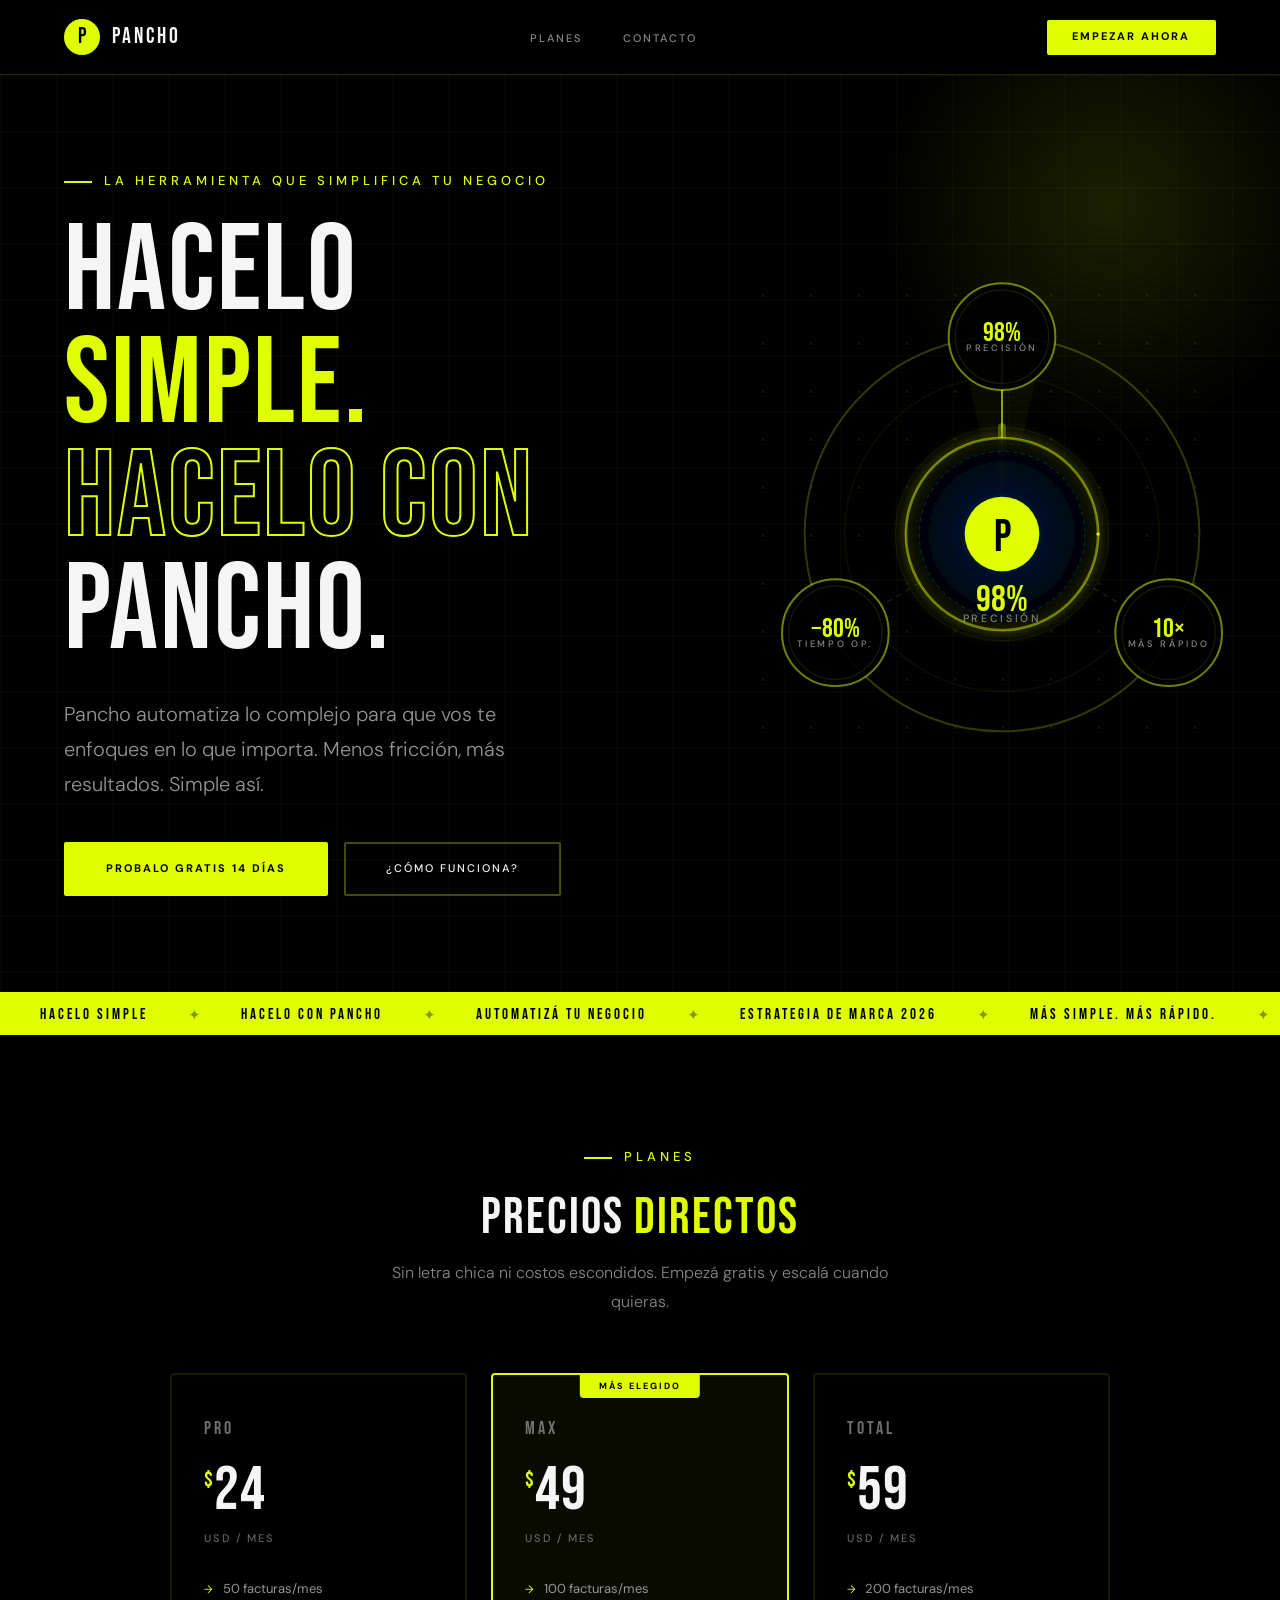
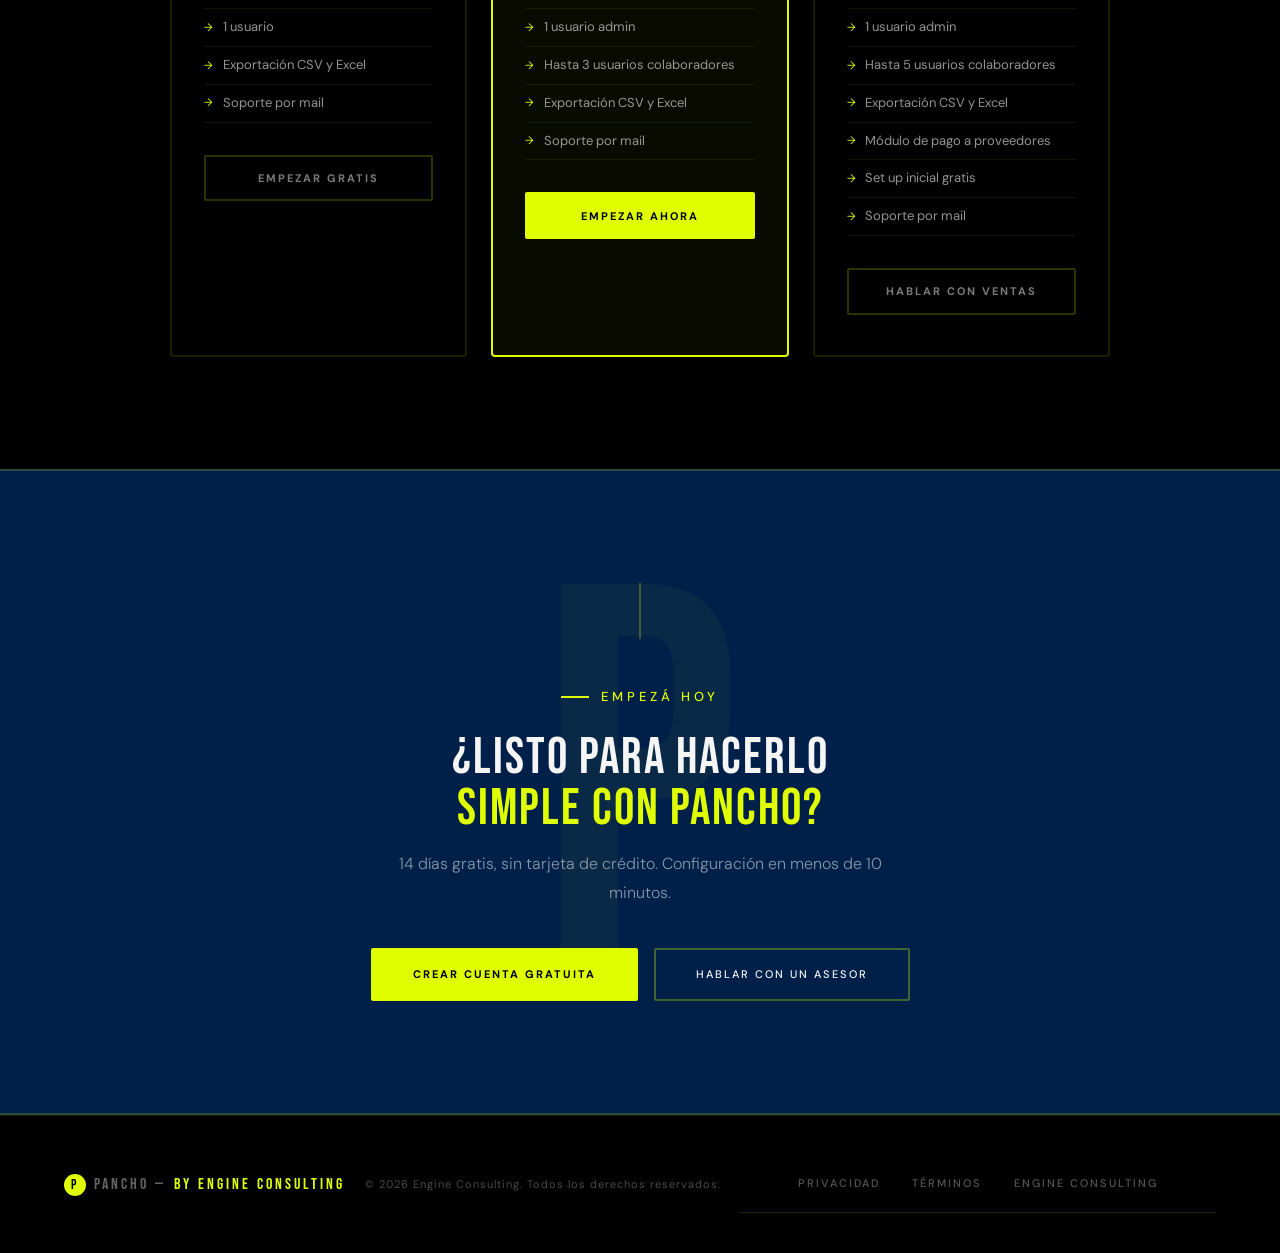
==== index.html @ f31e4069 "Create index.html" ====
<!DOCTYPE html>
<html lang="es">
<head>
  <meta charset="UTF-8">
  <meta name="viewport" content="width=device-width, initial-scale=1.0">
  <meta name="description" content="Pancho — La plataforma que simplifica tu negocio. Hacelo simple. Hacelo con Pancho.">
  <title>Pancho — Hacelo Simple.</title>
  <link rel="preconnect" href="https://fonts.googleapis.com">
  <link rel="preconnect" href="https://fonts.gstatic.com" crossorigin>
  <link href="https://fonts.googleapis.com/css2?family=Bebas+Neue&family=DM+Sans:wght@300;400;500;700&display=swap" rel="stylesheet">
  <style>
    *, *::before, *::after { margin: 0; padding: 0; box-sizing: border-box; }

    :root {
      --lima:   #DFFF00;
      --negro:  #000000;
      --azul:   #00204A;
      --papel:  #F5F5F5;
      --lima-dim: rgba(223,255,0,0.18);
      --lima-border: rgba(223,255,0,0.35);
      --lima-border-hover: rgba(223,255,0,0.7);
    }

    html { scroll-behavior: smooth; }

    body {
      background: var(--negro);
      color: var(--papel);
      font-family: 'DM Sans', sans-serif;
      font-weight: 300;
      line-height: 1.6;
      overflow-x: hidden;
    }

    /* ── NAV ── */
    nav {
      padding: 1.2rem 5%;
      display: flex;
      justify-content: space-between;
      align-items: center;
      border-bottom: 1px solid rgba(223,255,0,0.15);
      background: rgba(0,0,0,0.96);
      position: sticky;
      top: 0;
      z-index: 100;
      backdrop-filter: blur(10px);
    }

    .nav-logo { display: flex; align-items: center; gap: 12px; text-decoration: none; }

    /* Logo: círculo lima con P */
    .logo-mark {
      width: 36px; height: 36px;
      background: var(--lima);
      border-radius: 50%;
      display: flex; align-items: center; justify-content: center;
      flex-shrink: 0;
      transition: transform .3s;
    }
    .logo-mark:hover { transform: scale(1.1); }
    .logo-mark span {
      font-family: 'Bebas Neue', sans-serif;
      font-size: 22px;
      color: var(--negro);
      line-height: 1;
      user-select: none;
    }

    .logo-text {
      font-family: 'Bebas Neue', sans-serif;
      font-size: 22px;
      letter-spacing: 3px;
      color: var(--papel);
      line-height: 1;
    }
    .logo-text small { display: none; }

    nav ul { list-style: none; display: flex; gap: 2.5rem; }
    nav ul a {
      color: rgba(245,245,245,0.55);
      text-decoration: none;
      font-size: 11px;
      letter-spacing: 2px;
      text-transform: uppercase;
      font-weight: 500;
      transition: color .25s;
    }
    nav ul a:hover { color: var(--lima); }

    .btn-nav {
      background: var(--lima);
      border: none;
      color: var(--negro);
      padding: .55rem 1.6rem;
      font-family: 'DM Sans', sans-serif;
      font-size: 11px;
      font-weight: 700;
      letter-spacing: 2px;
      text-transform: uppercase;
      cursor: pointer;
      border-radius: 2px;
      transition: all .25s;
      text-decoration: none;
      display: inline-block;
    }
    .btn-nav:hover { background: #fff; transform: translateY(-1px); }

    .nav-toggle { display: none; flex-direction: column; gap: 5px; background: none; border: none; cursor: pointer; padding: 4px; }
    .nav-toggle span { display: block; width: 24px; height: 2px; background: var(--lima); transition: all .3s; }

    /* ── HERO ── */
    .hero {
      min-height: 90vh;
      display: flex;
      align-items: center;
      padding: 6rem 5%;
      position: relative;
      overflow: hidden;
    }

    /* Scanlines sutiles sobre fondo negro */
    .hero::before {
      content: '';
      position: absolute;
      inset: 0;
      background: repeating-linear-gradient(
        0deg,
        transparent,
        transparent 3px,
        rgba(223,255,0,0.013) 3px,
        rgba(223,255,0,0.013) 4px
      );
      pointer-events: none;
      z-index: 0;
    }

    .hero-grid {
      position: absolute;
      inset: 0;
      background-image:
        linear-gradient(rgba(223,255,0,0.05) 1px, transparent 1px),
        linear-gradient(90deg, rgba(223,255,0,0.05) 1px, transparent 1px);
      background-size: 56px 56px;
      opacity: 0.6;
    }

    /* Glow lima en esquina superior derecha */
    .hero-glow {
      position: absolute;
      top: -120px;
      right: -80px;
      width: 500px;
      height: 500px;
      background: radial-gradient(circle, rgba(223,255,0,0.12) 0%, transparent 65%);
      pointer-events: none;
    }

    .hero-content { position: relative; max-width: 680px; z-index: 1; }

    .tag {
      font-size: 13px;
      letter-spacing: 4px;
      text-transform: uppercase;
      color: var(--lima);
      margin-bottom: 1.5rem;
      display: flex;
      align-items: center;
      gap: 12px;
      font-weight: 500;
    }
    .tag::before {
      content: '';
      display: block;
      width: 28px;
      height: 2px;
      background: var(--lima);
      flex-shrink: 0;
    }

    h1 {
      font-family: 'Bebas Neue', sans-serif;
      font-size: clamp(72px, 9.5vw, 136px);
      font-weight: 400;
      line-height: 0.93;
      color: var(--papel);
      margin-bottom: 1.8rem;
      letter-spacing: 2px;
    }
    h1 .accent {
      color: var(--lima);
      display: block;
      -webkit-text-stroke: 0px;
    }
    h1 .outline {
      -webkit-text-stroke: 2px var(--lima);
      color: transparent;
      display: block;
    }

    .hero-sub {
      font-size: 20px;
      color: rgba(245,245,245,0.6);
      max-width: 520px;
      margin-bottom: 2.5rem;
      line-height: 1.75;
      font-weight: 300;
    }

    .btn-group { display: flex; gap: 1rem; flex-wrap: wrap; align-items: center; }

    .btn-primary {
      background: var(--lima);
      color: var(--negro);
      padding: 1rem 2.5rem;
      font-family: 'DM Sans', sans-serif;
      font-size: 11px;
      letter-spacing: 2px;
      text-transform: uppercase;
      font-weight: 700;
      cursor: pointer;
      border: 2px solid var(--lima);
      border-radius: 2px;
      transition: all .25s;
      text-decoration: none;
      display: inline-block;
      position: relative;
      overflow: hidden;
    }
    .btn-primary::after {
      content: '';
      position: absolute;
      inset: 0;
      background: rgba(0,0,0,0.12);
      transform: scaleX(0);
      transform-origin: left;
      transition: transform .25s;
    }
    .btn-primary:hover::after { transform: scaleX(1); }
    .btn-primary:hover { transform: translateY(-2px); box-shadow: 0 8px 24px rgba(223,255,0,0.3); }

    .btn-ghost {
      background: transparent;
      border: 2px solid rgba(223,255,0,0.3);
      color: var(--papel);
      padding: 1rem 2.5rem;
      font-family: 'DM Sans', sans-serif;
      font-size: 11px;
      letter-spacing: 2px;
      text-transform: uppercase;
      font-weight: 500;
      cursor: pointer;
      border-radius: 2px;
      transition: all .25s;
      text-decoration: none;
      display: inline-block;
    }
    .btn-ghost:hover { border-color: var(--lima); color: var(--lima); transform: translateY(-2px); }

    /* ── KPI ORBITAL — reemplazado por aro de métricas lima ── */
    .kpi-orbital {
      position: absolute;
      right: 3%;
      top: 50%;
      transform: translateY(-50%);
      width: 480px;
      height: 480px;
      z-index: 1;
    }
    .kpi-orbital svg { width: 100%; height: 100%; overflow: visible; }

    /* Anillo exterior pulsa */
    @keyframes pulse-ring {
      0%, 100% { opacity: 0.4; r: 148; }
      50%       { opacity: 0.9; r: 152; }
    }
    .pulse-ring { animation: pulse-ring 3s ease-in-out infinite; }

    /* Burbujas orbitan en sentido horario */
    @keyframes orbit-cw {
      from { transform: rotate(0deg); }
      to   { transform: rotate(360deg); }
    }
    @keyframes orbit-ccw {
      from { transform: rotate(0deg); }
      to   { transform: rotate(-360deg); }
    }
    .bubble-group { animation: orbit-cw 14s linear infinite; transform-origin: 180px 180px; }
    .bubble-inner { animation: orbit-ccw 14s linear infinite; }

    /* Arco avanza 1/3 de vuelta por cada KPI */
    @keyframes arc-fill {
      0%   { stroke-dasharray: 0 452;   stroke-dashoffset: -113; }
      33%  { stroke-dasharray: 150 452; stroke-dashoffset: -113; }
      34%  { stroke-dasharray: 0 452;   stroke-dashoffset: -113; }
      66%  { stroke-dasharray: 150 452; stroke-dashoffset: -113; }
      67%  { stroke-dasharray: 0 452;   stroke-dashoffset: -113; }
      100% { stroke-dasharray: 150 452; stroke-dashoffset: -113; }
    }
    #kpi-arc {
      animation: arc-fill 9s ease-in-out infinite;
      transform: rotate(-90deg);
      transform-origin: 180px 180px;
    }
      0%   { opacity: 0; transform: scale(.8); }
      60%  { transform: scale(1.04); }
      100% { opacity: 1; transform: scale(1); }
    }
    .kpi-pop { animation: kpi-pop .4s ease forwards; }

    /* Línea de rastreo gira lento */
    @keyframes radar-sweep {
      from { transform: rotate(0deg); }
      to   { transform: rotate(360deg); }
    }
    .radar-sweep {
      transform-origin: 180px 180px;
      animation: radar-sweep 4s linear infinite;
    }

    /* ── SECCIONES ── */
    section { padding: 7rem 5%; }

    h2 {
      font-family: 'Bebas Neue', sans-serif;
      font-size: clamp(36px, 4vw, 58px);
      font-weight: 400;
      color: var(--papel);
      line-height: 1;
      letter-spacing: 2px;
      margin-bottom: 1rem;
    }
    h2 em { font-style: normal; color: var(--lima); }

    .section-lead {
      font-size: 16px;
      color: rgba(245,245,245,0.55);
      max-width: 520px;
      margin-bottom: 3.5rem;
      line-height: 1.8;
      font-weight: 300;
    }

    /* ── PRICING ── */
    .pricing { text-align: center; }
    .pricing .tag { justify-content: center; }
    .pricing .section-lead { margin-left: auto; margin-right: auto; }

    .pricing-grid {
      display: grid;
      grid-template-columns: repeat(3, 1fr);
      gap: 1.5rem;
      margin-top: 3.5rem;
      max-width: 940px;
      margin-left: auto;
      margin-right: auto;
    }

    .plan {
      border: 2px solid rgba(223,255,0,0.12);
      padding: 2.5rem 2rem;
      position: relative;
      transition: border-color .3s, transform .3s;
      text-align: left;
      border-radius: 4px;
    }
    .plan:hover { border-color: rgba(223,255,0,0.5); transform: translateY(-4px); }
    .plan.featured { border-color: var(--lima); background: rgba(223,255,0,0.04); }

    .plan-badge {
      position: absolute;
      top: -1px;
      left: 50%;
      transform: translateX(-50%);
      background: var(--lima);
      color: var(--negro);
      font-size: 9px;
      letter-spacing: 2px;
      text-transform: uppercase;
      font-weight: 700;
      padding: .3rem 1.2rem;
      white-space: nowrap;
      border-radius: 0 0 4px 4px;
      font-family: 'DM Sans', sans-serif;
    }

    .plan-name {
      font-family: 'Bebas Neue', sans-serif;
      font-size: 18px;
      letter-spacing: 3px;
      color: rgba(245,245,245,0.45);
      margin-bottom: 1rem;
    }

    .plan-price {
      font-family: 'Bebas Neue', sans-serif;
      font-size: 62px;
      font-weight: 400;
      color: var(--papel);
      line-height: 1;
      letter-spacing: 1px;
    }
    .plan-price sup {
      font-size: 22px;
      color: var(--lima);
      vertical-align: top;
      margin-top: 10px;
      display: inline-block;
    }

    .plan-period {
      font-size: 11px;
      color: rgba(245,245,245,0.4);
      letter-spacing: 2px;
      text-transform: uppercase;
      margin: .5rem 0 1.5rem;
      font-weight: 500;
    }

    .plan-features { list-style: none; margin-bottom: 2rem; }
    .plan-features li {
      font-size: 13px;
      color: rgba(245,245,245,0.6);
      padding: .5rem 0;
      border-bottom: 1px solid rgba(223,255,0,0.08);
      display: flex;
      align-items: center;
      gap: .6rem;
      font-weight: 400;
    }
    .plan-features li::before { content: '→'; color: var(--lima); font-size: 11px; flex-shrink: 0; }

    .btn-plan {
      width: 100%;
      padding: .9rem;
      font-family: 'DM Sans', sans-serif;
      font-size: 11px;
      letter-spacing: 2px;
      text-transform: uppercase;
      cursor: pointer;
      transition: all .25s;
      font-weight: 700;
      border-radius: 2px;
    }
    .btn-plan-outline {
      background: transparent;
      border: 2px solid rgba(223,255,0,0.2);
      color: rgba(245,245,245,0.5);
    }
    .btn-plan-outline:hover { border-color: var(--lima); color: var(--lima); }
    .btn-plan-lima {
      background: var(--lima);
      border: 2px solid var(--lima);
      color: var(--negro);
    }
    .btn-plan-lima:hover { background: #fff; border-color: #fff; transform: translateY(-1px); }

    /* ── CTA ── */
    .cta-section {
      background: var(--azul);
      border-top: 2px solid rgba(223,255,0,0.2);
      border-bottom: 2px solid rgba(223,255,0,0.2);
      padding: 7rem 5%;
      text-align: center;
      position: relative;
      overflow: hidden;
    }
    .cta-section::before {
      content: 'P';
      position: absolute;
      font-family: 'Bebas Neue', sans-serif;
      font-size: 520px;
      color: rgba(223,255,0,0.04);
      left: 50%;
      top: 50%;
      transform: translate(-50%, -50%);
      line-height: 1;
      pointer-events: none;
      user-select: none;
    }
    .cta-section .tag { justify-content: center; position: relative; z-index: 1; }
    .cta-section h2 { position: relative; z-index: 1; }
    .cta-section .section-lead { margin: 1rem auto 2.5rem; position: relative; z-index: 1; }
    .cta-section .btn-group { justify-content: center; position: relative; z-index: 1; }
    .divider { width: 2px; height: 56px; background: rgba(223,255,0,0.25); margin: 0 auto 3rem; }

    /* ── FOOTER ── */
    footer {
      padding: 2.5rem 5%;
      background: var(--negro);
      border-top: 1px solid rgba(223,255,0,0.12);
      display: flex;
      justify-content: space-between;
      align-items: center;
      flex-wrap: wrap;
      gap: 1rem;
    }

    .footer-brand {
      font-family: 'Bebas Neue', sans-serif;
      font-size: 16px;
      letter-spacing: 3px;
      color: rgba(245,245,245,0.4);
      text-decoration: none;
      display: flex;
      align-items: center;
      gap: 8px;
    }
    .footer-brand .logo-mark-sm {
      width: 22px; height: 22px;
      background: var(--lima);
      border-radius: 50%;
      display: flex; align-items: center; justify-content: center;
    }
    .footer-brand .logo-mark-sm span {
      font-family: 'Bebas Neue', sans-serif;
      font-size: 14px;
      color: var(--negro);
      line-height: 1;
    }
    .footer-brand em { color: var(--lima); font-style: normal; }

    .footer-copy {
      font-size: 11px;
      color: rgba(245,245,245,0.3);
      letter-spacing: 1px;
      font-weight: 400;
    }

    .footer-links { display: flex; gap: 2rem; }
    .footer-links a {
      color: rgba(245,245,245,0.35);
      text-decoration: none;
      font-size: 11px;
      letter-spacing: 2px;
      text-transform: uppercase;
      font-weight: 500;
      transition: color .25s;
    }
    .footer-links a:hover { color: var(--lima); }

    /* ── RESPONSIVE ── */
    @media (max-width: 900px) {
      nav ul { display: none; }
      nav ul.open {
        display: flex;
        flex-direction: column;
        position: absolute;
        top: 100%;
        left: 0;
        right: 0;
        background: rgba(0,0,0,0.98);
        padding: 1.5rem 5%;
        border-bottom: 1px solid rgba(223,255,0,0.15);
        gap: 1.5rem;
      }
      .nav-toggle { display: flex; }
      .btn-nav { display: none; }
      .pricing-grid { grid-template-columns: 1fr; max-width: 420px; }
      .kpi-orbital { display: none; }
      footer { flex-direction: column; text-align: center; }
      .footer-links { justify-content: center; }
    }

    /* ── ENTRADA CON FADE ── */
    .fade-up {
      opacity: 0;
      transform: translateY(28px);
      transition: opacity .6s ease, transform .6s ease;
    }
    .fade-up.visible {
      opacity: 1;
      transform: translateY(0);
    }

    /* ── TICKER STRIP ── */
    .ticker {
      background: var(--lima);
      color: var(--negro);
      padding: .55rem 0;
      overflow: hidden;
      white-space: nowrap;
    }
    .ticker-track {
      display: inline-flex;
      gap: 0;
      animation: ticker-scroll 22s linear infinite;
    }
    .ticker-item {
      font-family: 'Bebas Neue', sans-serif;
      font-size: 15px;
      letter-spacing: 3px;
      padding: 0 2.5rem;
    }
    .ticker-sep {
      font-size: 15px;
      opacity: 0.4;
    }
    @keyframes ticker-scroll {
      from { transform: translateX(0); }
      to   { transform: translateX(-50%); }
    }
  </style>
</head>
<body>

  <!-- NAV -->
  <nav>
    <a href="#" class="nav-logo">
      <div class="logo-mark"><span>P</span></div>
      <div class="logo-text">PANCHO <small>Estrategia de Marca 2026</small></div>
    </a>
    <ul id="nav-menu">
      <li><a href="#planes">Planes</a></li>
      <li><a href="#contacto">Contacto</a></li>
    </ul>
    <button class="nav-toggle" id="nav-toggle" aria-label="Abrir menú">
      <span></span><span></span><span></span>
    </button>
    <a href="#planes" class="btn-nav">Empezar ahora</a>
  </nav>

  <!-- HERO -->
  <section class="hero">
    <div class="hero-grid"></div>
    <div class="hero-glow"></div>
    <div class="hero-content">
      <div class="tag">La herramienta que simplifica tu negocio</div>
      <h1>
        HACELO
        <span class="accent">SIMPLE.</span>
        <span class="outline">HACELO CON</span>
        PANCHO.
      </h1>
      <p class="hero-sub">
        Pancho automatiza lo complejo para que vos te enfoques en lo que importa. Menos fricción, más resultados. Simple así.
      </p>
      <div class="btn-group">
        <a href="#planes" class="btn-primary">Probalo gratis 14 días</a>
        <a href="#contacto" class="btn-ghost">¿Cómo funciona?</a>
      </div>
    </div>

    <!-- KPI ORBITAL — radar lima -->
    <div class="kpi-orbital" aria-label="Métricas clave">
      <svg viewBox="0 0 360 360" fill="none" xmlns="http://www.w3.org/2000/svg" id="kpi-svg">
        <defs>
          <pattern id="dot-grid" width="36" height="36" patternUnits="userSpaceOnUse">
            <circle cx="1" cy="1" r="1" fill="rgba(223,255,0,0.1)"/>
          </pattern>
          <radialGradient id="center-grad" cx="50%" cy="50%" r="50%">
            <stop offset="0%" stop-color="#00204A" stop-opacity="0.95"/>
            <stop offset="100%" stop-color="#000" stop-opacity="0.8"/>
          </radialGradient>
          <filter id="lima-glow">
            <feGaussianBlur stdDeviation="5" result="blur"/>
            <feMerge><feMergeNode in="blur"/><feMergeNode in="SourceGraphic"/></feMerge>
          </filter>
        </defs>

        <!-- Fondo de puntos -->
        <rect width="360" height="360" fill="url(#dot-grid)"/>

        <!-- Anillos concéntricos estáticos -->
        <circle cx="180" cy="180" r="80"  stroke="rgba(223,255,0,0.06)" stroke-width="1" fill="none"/>
        <circle cx="180" cy="180" r="118" stroke="rgba(223,255,0,0.06)" stroke-width="1" fill="none"/>

        <!-- Anillo exterior pulsante -->
        <circle class="pulse-ring" cx="180" cy="180" r="148"
          stroke="rgba(223,255,0,0.22)" stroke-width="1.5" fill="none"/>

        <!-- Línea de barrido tipo radar -->
        <g class="radar-sweep">
          <line x1="180" y1="180" x2="180" y2="32"
            stroke="rgba(223,255,0,0.6)" stroke-width="1.5" stroke-linecap="round"/>
          <line x1="180" y1="180" x2="180" y2="100"
            stroke="rgba(223,255,0,0.3)" stroke-width="6" stroke-linecap="round"/>
          <!-- Cono de barrido -->
          <path d="M 180 180 L 150 42 A 148 148 0 0 1 210 42 Z"
            fill="rgba(223,255,0,0.04)"/>
        </g>

        <!-- Líneas hacia burbujas (estáticas, decorativas) -->
        <g opacity="0.35">
          <line x1="180" y1="180" x2="180" y2="32" stroke="rgba(223,255,0,0.4)" stroke-width="1" stroke-dasharray="4 4"/>
          <line x1="180" y1="180" x2="305" y2="254" stroke="rgba(223,255,0,0.4)" stroke-width="1" stroke-dasharray="4 4"/>
          <line x1="180" y1="180" x2="55" y2="254" stroke="rgba(223,255,0,0.4)" stroke-width="1" stroke-dasharray="4 4"/>
        </g>

        <!-- Burbujas orbitando -->
        <!-- Burbuja 1: arriba -->
        <g class="bubble-group" style="transform-origin:180px 180px">
          <g class="bubble-inner" style="transform-origin:180px 32px">
            <circle cx="180" cy="32" r="40"
              fill="rgba(0,0,0,0.9)" stroke="rgba(223,255,0,0.5)" stroke-width="1.5"/>
            <circle cx="180" cy="32" r="35"
              fill="none" stroke="rgba(223,255,0,0.1)" stroke-width="1"/>
            <text x="180" y="28" font-family="Bebas Neue, sans-serif" font-size="20" font-weight="400"
              fill="#DFFF00" text-anchor="middle" dominant-baseline="middle">98%</text>
            <text x="180" y="43" font-family="DM Sans, sans-serif" font-size="7" font-weight="500"
              fill="rgba(245,245,245,0.55)" text-anchor="middle" letter-spacing="2">PRECISIÓN</text>
          </g>
        </g>

        <!-- Burbuja 2: abajo-derecha -->
        <g class="bubble-group" style="transform-origin:180px 180px">
          <g class="bubble-inner" style="transform-origin:305px 254px">
            <circle cx="305" cy="254" r="40"
              fill="rgba(0,0,0,0.9)" stroke="rgba(223,255,0,0.5)" stroke-width="1.5"/>
            <circle cx="305" cy="254" r="35"
              fill="none" stroke="rgba(223,255,0,0.1)" stroke-width="1"/>
            <text x="305" y="250" font-family="Bebas Neue, sans-serif" font-size="20" font-weight="400"
              fill="#DFFF00" text-anchor="middle" dominant-baseline="middle">10×</text>
            <text x="305" y="265" font-family="DM Sans, sans-serif" font-size="7" font-weight="500"
              fill="rgba(245,245,245,0.55)" text-anchor="middle" letter-spacing="2">MÁS RÁPIDO</text>
          </g>
        </g>

        <!-- Burbuja 3: abajo-izquierda -->
        <g class="bubble-group" style="transform-origin:180px 180px">
          <g class="bubble-inner" style="transform-origin:55px 254px">
            <circle cx="55" cy="254" r="40"
              fill="rgba(0,0,0,0.9)" stroke="rgba(223,255,0,0.5)" stroke-width="1.5"/>
            <circle cx="55" cy="254" r="35"
              fill="none" stroke="rgba(223,255,0,0.1)" stroke-width="1"/>
            <text x="55" y="250" font-family="Bebas Neue, sans-serif" font-size="20" font-weight="400"
              fill="#DFFF00" text-anchor="middle" dominant-baseline="middle">−80%</text>
            <text x="55" y="265" font-family="DM Sans, sans-serif" font-size="7" font-weight="500"
              fill="rgba(245,245,245,0.55)" text-anchor="middle" letter-spacing="2">TIEMPO OP.</text>
          </g>
        </g>

        <!-- Centro -->
        <circle cx="180" cy="180" r="72" fill="url(#center-grad)"
          stroke="rgba(223,255,0,0.45)" stroke-width="2" filter="url(#lima-glow)"/>
        <circle cx="180" cy="180" r="62" fill="none"
          stroke="rgba(223,255,0,0.1)" stroke-width="1" stroke-dasharray="3 3"/>

        <!-- Logo P en el centro -->
        <circle cx="180" cy="180" r="28" fill="#DFFF00"/>
        <text x="180" y="181" font-family="Bebas Neue, sans-serif" font-size="34"
          fill="#000000" text-anchor="middle" dominant-baseline="middle">P</text>

        <!-- KPI rotante debajo del logo -->
        <g id="kpi-center">
          <text id="kpi-num" x="180" y="228" font-family="Bebas Neue, sans-serif" font-size="28"
            fill="#DFFF00" text-anchor="middle" dominant-baseline="middle">98%</text>
          <text id="kpi-label" x="180" y="246" font-family="DM Sans, sans-serif" font-size="8" font-weight="500"
            fill="rgba(245,245,245,0.5)" text-anchor="middle" letter-spacing="2">PRECISIÓN</text>
        </g>

        <!-- Arco de progreso -->
        <circle id="kpi-arc" cx="180" cy="180" r="72"
          fill="none" stroke="#DFFF00" stroke-width="2.5" stroke-linecap="round"
          stroke-dasharray="0 452" stroke-dashoffset="-113"/>

      </svg>
    </div>
  </section>

  <!-- TICKER -->
  <div class="ticker" aria-hidden="true">
    <div class="ticker-track" id="ticker-track">
      <span class="ticker-item">HACELO SIMPLE</span><span class="ticker-sep">✦</span>
      <span class="ticker-item">HACELO CON PANCHO</span><span class="ticker-sep">✦</span>
      <span class="ticker-item">AUTOMATIZÁ TU NEGOCIO</span><span class="ticker-sep">✦</span>
      <span class="ticker-item">ESTRATEGIA DE MARCA 2026</span><span class="ticker-sep">✦</span>
      <span class="ticker-item">MÁS SIMPLE. MÁS RÁPIDO.</span><span class="ticker-sep">✦</span>
      <span class="ticker-item">HACELO SIMPLE</span><span class="ticker-sep">✦</span>
      <span class="ticker-item">HACELO CON PANCHO</span><span class="ticker-sep">✦</span>
      <span class="ticker-item">AUTOMATIZÁ TU NEGOCIO</span><span class="ticker-sep">✦</span>
      <span class="ticker-item">ESTRATEGIA DE MARCA 2026</span><span class="ticker-sep">✦</span>
      <span class="ticker-item">MÁS SIMPLE. MÁS RÁPIDO.</span><span class="ticker-sep">✦</span>
    </div>
  </div>

  <!-- PRICING -->
  <section id="planes" class="pricing">
    <div class="tag">Planes</div>
    <h2>Precios <em>directos</em></h2>
    <p class="section-lead">Sin letra chica ni costos escondidos. Empezá gratis y escalá cuando quieras.</p>
    <div class="pricing-grid">

      <div class="plan fade-up">
        <div class="plan-name">Pro</div>
        <div class="plan-price"><sup>$</sup>24</div>
        <div class="plan-period">USD / mes</div>
        <ul class="plan-features">
          <li>50 facturas/mes</li>
          <li>1 usuario</li>
          <li>Exportación CSV y Excel</li>
          <li>Soporte por mail</li>
        </ul>
        <button class="btn-plan btn-plan-outline">Empezar gratis</button>
      </div>

      <div class="plan featured fade-up" style="transition-delay:.12s">
        <div class="plan-badge">Más elegido</div>
        <div class="plan-name">Max</div>
        <div class="plan-price"><sup>$</sup>49</div>
        <div class="plan-period">USD / mes</div>
        <ul class="plan-features">
          <li>100 facturas/mes</li>
          <li>1 usuario admin</li>
          <li>Hasta 3 usuarios colaboradores</li>
          <li>Exportación CSV y Excel</li>
          <li>Soporte por mail</li>
        </ul>
        <button class="btn-plan btn-plan-lima">Empezar ahora</button>
      </div>

      <div class="plan fade-up" style="transition-delay:.24s">
        <div class="plan-name">Total</div>
        <div class="plan-price"><sup>$</sup>59</div>
        <div class="plan-period">USD / mes</div>
        <ul class="plan-features">
          <li>200 facturas/mes</li>
          <li>1 usuario admin</li>
          <li>Hasta 5 usuarios colaboradores</li>
          <li>Exportación CSV y Excel</li>
          <li>Módulo de pago a proveedores</li>
          <li>Set up inicial gratis</li>
          <li>Soporte por mail</li>
        </ul>
        <button class="btn-plan btn-plan-outline">Hablar con ventas</button>
      </div>

    </div>
  </section>

  <!-- CTA -->
  <section class="cta-section" id="contacto">
    <div class="divider"></div>
    <div class="tag">Empezá hoy</div>
    <h2>¿Listo para hacerlo<br><em>simple con Pancho?</em></h2>
    <p class="section-lead">14 días gratis, sin tarjeta de crédito. Configuración en menos de 10 minutos.</p>
    <div class="btn-group">
      <a href="#" class="btn-primary">Crear cuenta gratuita</a>
      <a href="https://wa.me/3364297328" class="btn-ghost">Hablar con un asesor</a>
    </div>
  </section>

  <!-- FOOTER -->
  <footer>
    <a href="#" class="footer-brand">
      <div class="logo-mark-sm"><span>P</span></div>
      PANCHO — <em>by Engine Consulting</em>
    </a>
    <p class="footer-copy">© 2026 Engine Consulting. Todos los derechos reservados.</p>
    <nav class="footer-links" aria-label="Footer">
      <a href="#">Privacidad</a>
      <a href="#">Términos</a>
      <a href="https://www.engineconsulting.com.ar">Engine Consulting</a>
    </nav>
  </footer>

  <script>
    // Nav mobile
    const toggle = document.getElementById('nav-toggle');
    const menu = document.getElementById('nav-menu');
    toggle.addEventListener('click', () => menu.classList.toggle('open'));
    menu.querySelectorAll('a').forEach(a => a.addEventListener('click', () => menu.classList.remove('open')));

    // Scroll fade-up
    const observer = new IntersectionObserver((entries) => {
      entries.forEach(e => {
        if (e.isIntersecting) e.target.classList.add('visible');
      });
    }, { threshold: 0.12 });
    document.querySelectorAll('.fade-up').forEach(el => observer.observe(el));

    // KPI orbital — ciclo de centro
    const kpis = [
      { num: '98%',   label: 'PRECISIÓN'  },
      { num: '10×',   label: 'MÁS RÁPIDO' },
      { num: '−80%',  label: 'TIEMPO OP.' },
    ];
    const circumference = 452;
    let current = 0;
    const numEl   = document.getElementById('kpi-num');
    const labelEl = document.getElementById('kpi-label');

    function updateKPI(idx) {
      const k = kpis[idx];
      numEl.style.opacity = labelEl.style.opacity = '0';
      numEl.style.transition = labelEl.style.transition = 'opacity .2s';

      setTimeout(() => {
        numEl.textContent   = k.num;
        labelEl.textContent = k.label;
        numEl.style.opacity = labelEl.style.opacity = '1';
        numEl.classList.remove('kpi-pop');
        void numEl.offsetWidth;
        numEl.classList.add('kpi-pop');
      }, 220);
    }

    setInterval(() => {
      current = (current + 1) % kpis.length;
      updateKPI(current);
    }, 3000);
  </script>
</body>
</html>
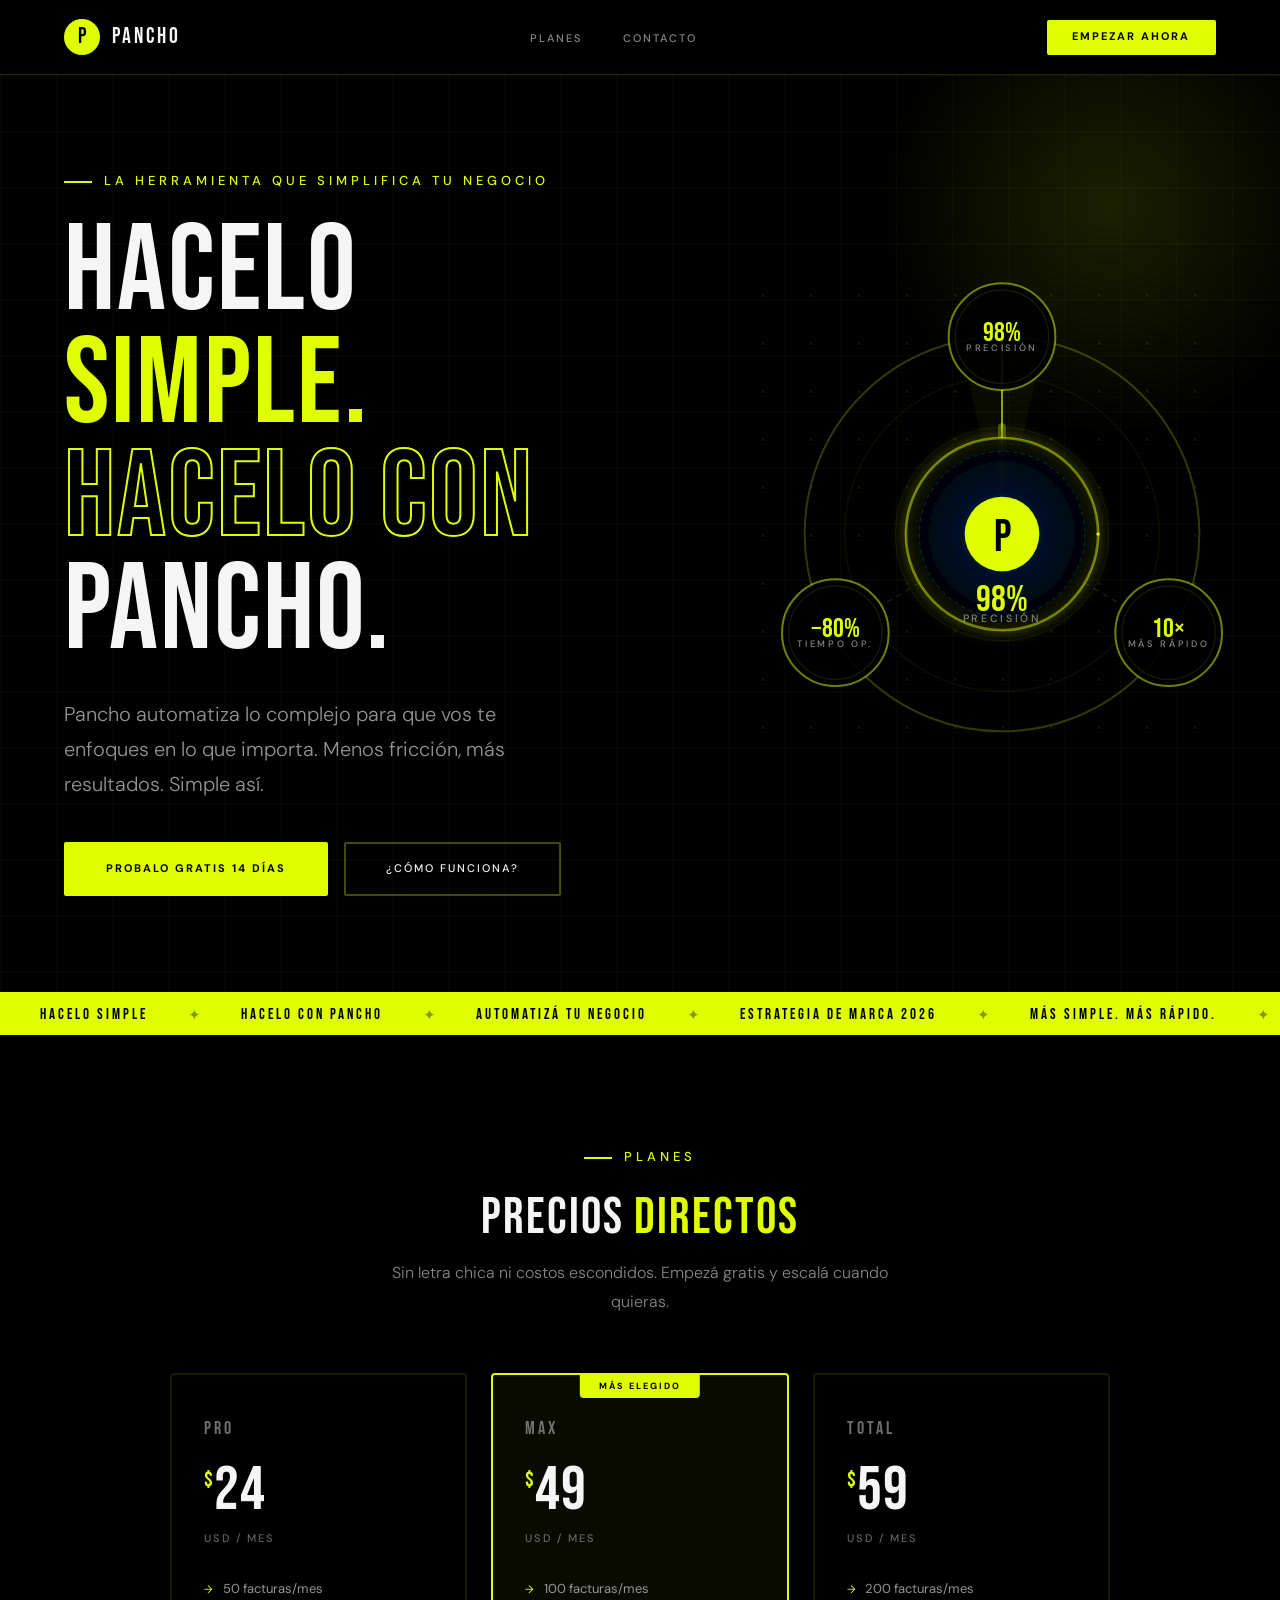
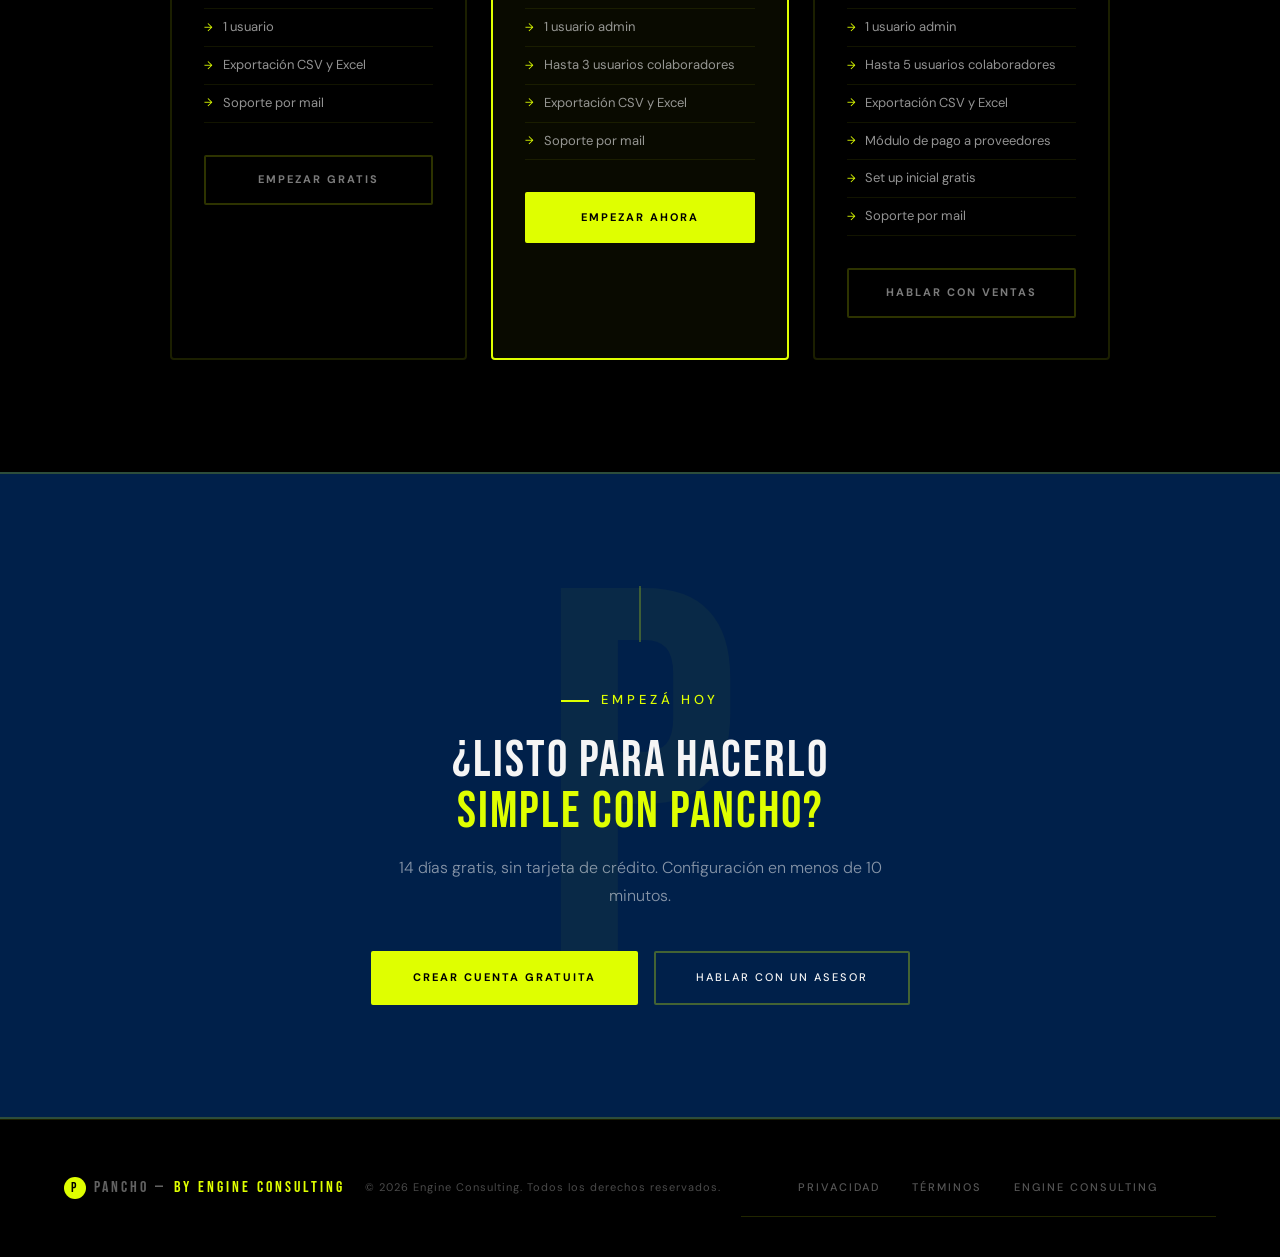
==== commit 4a296b04: "Update index.html" ====
--- a/index.html
+++ b/index.html
@@ -1,903 +1,933 @@
 <!DOCTYPE html>
 <html lang="es">
 <head>
-  <meta charset="UTF-8">
-  <meta name="viewport" content="width=device-width, initial-scale=1.0">
-  <meta name="description" content="Pancho — La plataforma que simplifica tu negocio. Hacelo simple. Hacelo con Pancho.">
-  <title>Pancho — Hacelo Simple.</title>
-  <link rel="preconnect" href="https://fonts.googleapis.com">
-  <link rel="preconnect" href="https://fonts.gstatic.com" crossorigin>
-  <link href="https://fonts.googleapis.com/css2?family=Bebas+Neue&family=DM+Sans:wght@300;400;500;700&display=swap" rel="stylesheet">
-  <style>
-    *, *::before, *::after { margin: 0; padding: 0; box-sizing: border-box; }
-
-    :root {
-      --lima:   #DFFF00;
-      --negro:  #000000;
-      --azul:   #00204A;
-      --papel:  #F5F5F5;
-      --lima-dim: rgba(223,255,0,0.18);
-      --lima-border: rgba(223,255,0,0.35);
-      --lima-border-hover: rgba(223,255,0,0.7);
-    }
-
-    html { scroll-behavior: smooth; }
-
-    body {
-      background: var(--negro);
-      color: var(--papel);
-      font-family: 'DM Sans', sans-serif;
-      font-weight: 300;
-      line-height: 1.6;
-      overflow-x: hidden;
-    }
-
-    /* ── NAV ── */
-    nav {
-      padding: 1.2rem 5%;
-      display: flex;
-      justify-content: space-between;
-      align-items: center;
-      border-bottom: 1px solid rgba(223,255,0,0.15);
-      background: rgba(0,0,0,0.96);
-      position: sticky;
-      top: 0;
-      z-index: 100;
-      backdrop-filter: blur(10px);
-    }
-
-    .nav-logo { display: flex; align-items: center; gap: 12px; text-decoration: none; }
-
-    /* Logo: círculo lima con P */
-    .logo-mark {
-      width: 36px; height: 36px;
-      background: var(--lima);
-      border-radius: 50%;
-      display: flex; align-items: center; justify-content: center;
-      flex-shrink: 0;
-      transition: transform .3s;
-    }
-    .logo-mark:hover { transform: scale(1.1); }
-    .logo-mark span {
-      font-family: 'Bebas Neue', sans-serif;
-      font-size: 22px;
-      color: var(--negro);
-      line-height: 1;
-      user-select: none;
-    }
-
-    .logo-text {
-      font-family: 'Bebas Neue', sans-serif;
-      font-size: 22px;
-      letter-spacing: 3px;
-      color: var(--papel);
-      line-height: 1;
-    }
-    .logo-text small { display: none; }
-
-    nav ul { list-style: none; display: flex; gap: 2.5rem; }
-    nav ul a {
-      color: rgba(245,245,245,0.55);
-      text-decoration: none;
-      font-size: 11px;
-      letter-spacing: 2px;
-      text-transform: uppercase;
-      font-weight: 500;
-      transition: color .25s;
-    }
-    nav ul a:hover { color: var(--lima); }
-
-    .btn-nav {
-      background: var(--lima);
-      border: none;
-      color: var(--negro);
-      padding: .55rem 1.6rem;
-      font-family: 'DM Sans', sans-serif;
-      font-size: 11px;
-      font-weight: 700;
-      letter-spacing: 2px;
-      text-transform: uppercase;
-      cursor: pointer;
-      border-radius: 2px;
-      transition: all .25s;
-      text-decoration: none;
-      display: inline-block;
-    }
-    .btn-nav:hover { background: #fff; transform: translateY(-1px); }
-
-    .nav-toggle { display: none; flex-direction: column; gap: 5px; background: none; border: none; cursor: pointer; padding: 4px; }
-    .nav-toggle span { display: block; width: 24px; height: 2px; background: var(--lima); transition: all .3s; }
-
-    /* ── HERO ── */
-    .hero {
-      min-height: 90vh;
-      display: flex;
-      align-items: center;
-      padding: 6rem 5%;
-      position: relative;
-      overflow: hidden;
-    }
-
-    /* Scanlines sutiles sobre fondo negro */
-    .hero::before {
-      content: '';
-      position: absolute;
-      inset: 0;
-      background: repeating-linear-gradient(
-        0deg,
-        transparent,
-        transparent 3px,
-        rgba(223,255,0,0.013) 3px,
-        rgba(223,255,0,0.013) 4px
-      );
-      pointer-events: none;
-      z-index: 0;
-    }
-
-    .hero-grid {
-      position: absolute;
-      inset: 0;
-      background-image:
-        linear-gradient(rgba(223,255,0,0.05) 1px, transparent 1px),
-        linear-gradient(90deg, rgba(223,255,0,0.05) 1px, transparent 1px);
-      background-size: 56px 56px;
-      opacity: 0.6;
-    }
-
-    /* Glow lima en esquina superior derecha */
-    .hero-glow {
-      position: absolute;
-      top: -120px;
-      right: -80px;
-      width: 500px;
-      height: 500px;
-      background: radial-gradient(circle, rgba(223,255,0,0.12) 0%, transparent 65%);
-      pointer-events: none;
-    }
-
-    .hero-content { position: relative; max-width: 680px; z-index: 1; }
-
-    .tag {
-      font-size: 13px;
-      letter-spacing: 4px;
-      text-transform: uppercase;
-      color: var(--lima);
-      margin-bottom: 1.5rem;
-      display: flex;
-      align-items: center;
-      gap: 12px;
-      font-weight: 500;
-    }
-    .tag::before {
-      content: '';
-      display: block;
-      width: 28px;
-      height: 2px;
-      background: var(--lima);
-      flex-shrink: 0;
-    }
-
-    h1 {
-      font-family: 'Bebas Neue', sans-serif;
-      font-size: clamp(72px, 9.5vw, 136px);
-      font-weight: 400;
-      line-height: 0.93;
-      color: var(--papel);
-      margin-bottom: 1.8rem;
-      letter-spacing: 2px;
-    }
-    h1 .accent {
-      color: var(--lima);
-      display: block;
-      -webkit-text-stroke: 0px;
-    }
-    h1 .outline {
-      -webkit-text-stroke: 2px var(--lima);
-      color: transparent;
-      display: block;
-    }
-
-    .hero-sub {
-      font-size: 20px;
-      color: rgba(245,245,245,0.6);
-      max-width: 520px;
-      margin-bottom: 2.5rem;
-      line-height: 1.75;
-      font-weight: 300;
-    }
-
-    .btn-group { display: flex; gap: 1rem; flex-wrap: wrap; align-items: center; }
-
-    .btn-primary {
-      background: var(--lima);
-      color: var(--negro);
-      padding: 1rem 2.5rem;
-      font-family: 'DM Sans', sans-serif;
-      font-size: 11px;
-      letter-spacing: 2px;
-      text-transform: uppercase;
-      font-weight: 700;
-      cursor: pointer;
-      border: 2px solid var(--lima);
-      border-radius: 2px;
-      transition: all .25s;
-      text-decoration: none;
-      display: inline-block;
-      position: relative;
-      overflow: hidden;
-    }
-    .btn-primary::after {
-      content: '';
-      position: absolute;
-      inset: 0;
-      background: rgba(0,0,0,0.12);
-      transform: scaleX(0);
-      transform-origin: left;
-      transition: transform .25s;
-    }
-    .btn-primary:hover::after { transform: scaleX(1); }
-    .btn-primary:hover { transform: translateY(-2px); box-shadow: 0 8px 24px rgba(223,255,0,0.3); }
-
-    .btn-ghost {
-      background: transparent;
-      border: 2px solid rgba(223,255,0,0.3);
-      color: var(--papel);
-      padding: 1rem 2.5rem;
-      font-family: 'DM Sans', sans-serif;
-      font-size: 11px;
-      letter-spacing: 2px;
-      text-transform: uppercase;
-      font-weight: 500;
-      cursor: pointer;
-      border-radius: 2px;
-      transition: all .25s;
-      text-decoration: none;
-      display: inline-block;
-    }
-    .btn-ghost:hover { border-color: var(--lima); color: var(--lima); transform: translateY(-2px); }
-
-    /* ── KPI ORBITAL — reemplazado por aro de métricas lima ── */
-    .kpi-orbital {
-      position: absolute;
-      right: 3%;
-      top: 50%;
-      transform: translateY(-50%);
-      width: 480px;
-      height: 480px;
-      z-index: 1;
-    }
-    .kpi-orbital svg { width: 100%; height: 100%; overflow: visible; }
-
-    /* Anillo exterior pulsa */
-    @keyframes pulse-ring {
-      0%, 100% { opacity: 0.4; r: 148; }
-      50%       { opacity: 0.9; r: 152; }
-    }
-    .pulse-ring { animation: pulse-ring 3s ease-in-out infinite; }
-
-    /* Burbujas orbitan en sentido horario */
-    @keyframes orbit-cw {
-      from { transform: rotate(0deg); }
-      to   { transform: rotate(360deg); }
-    }
-    @keyframes orbit-ccw {
-      from { transform: rotate(0deg); }
-      to   { transform: rotate(-360deg); }
-    }
-    .bubble-group { animation: orbit-cw 14s linear infinite; transform-origin: 180px 180px; }
-    .bubble-inner { animation: orbit-ccw 14s linear infinite; }
-
-    /* Arco avanza 1/3 de vuelta por cada KPI */
-    @keyframes arc-fill {
-      0%   { stroke-dasharray: 0 452;   stroke-dashoffset: -113; }
-      33%  { stroke-dasharray: 150 452; stroke-dashoffset: -113; }
-      34%  { stroke-dasharray: 0 452;   stroke-dashoffset: -113; }
-      66%  { stroke-dasharray: 150 452; stroke-dashoffset: -113; }
-      67%  { stroke-dasharray: 0 452;   stroke-dashoffset: -113; }
-      100% { stroke-dasharray: 150 452; stroke-dashoffset: -113; }
-    }
-    #kpi-arc {
-      animation: arc-fill 9s ease-in-out infinite;
-      transform: rotate(-90deg);
-      transform-origin: 180px 180px;
-    }
-      0%   { opacity: 0; transform: scale(.8); }
-      60%  { transform: scale(1.04); }
-      100% { opacity: 1; transform: scale(1); }
-    }
-    .kpi-pop { animation: kpi-pop .4s ease forwards; }
-
-    /* Línea de rastreo gira lento */
-    @keyframes radar-sweep {
-      from { transform: rotate(0deg); }
-      to   { transform: rotate(360deg); }
-    }
-    .radar-sweep {
-      transform-origin: 180px 180px;
-      animation: radar-sweep 4s linear infinite;
-    }
-
-    /* ── SECCIONES ── */
-    section { padding: 7rem 5%; }
-
-    h2 {
-      font-family: 'Bebas Neue', sans-serif;
-      font-size: clamp(36px, 4vw, 58px);
-      font-weight: 400;
-      color: var(--papel);
-      line-height: 1;
-      letter-spacing: 2px;
-      margin-bottom: 1rem;
-    }
-    h2 em { font-style: normal; color: var(--lima); }
-
-    .section-lead {
-      font-size: 16px;
-      color: rgba(245,245,245,0.55);
-      max-width: 520px;
-      margin-bottom: 3.5rem;
-      line-height: 1.8;
-      font-weight: 300;
-    }
-
-    /* ── PRICING ── */
-    .pricing { text-align: center; }
-    .pricing .tag { justify-content: center; }
-    .pricing .section-lead { margin-left: auto; margin-right: auto; }
-
-    .pricing-grid {
-      display: grid;
-      grid-template-columns: repeat(3, 1fr);
-      gap: 1.5rem;
-      margin-top: 3.5rem;
-      max-width: 940px;
-      margin-left: auto;
-      margin-right: auto;
-    }
-
-    .plan {
-      border: 2px solid rgba(223,255,0,0.12);
-      padding: 2.5rem 2rem;
-      position: relative;
-      transition: border-color .3s, transform .3s;
-      text-align: left;
-      border-radius: 4px;
-    }
-    .plan:hover { border-color: rgba(223,255,0,0.5); transform: translateY(-4px); }
-    .plan.featured { border-color: var(--lima); background: rgba(223,255,0,0.04); }
-
-    .plan-badge {
-      position: absolute;
-      top: -1px;
-      left: 50%;
-      transform: translateX(-50%);
-      background: var(--lima);
-      color: var(--negro);
-      font-size: 9px;
-      letter-spacing: 2px;
-      text-transform: uppercase;
-      font-weight: 700;
-      padding: .3rem 1.2rem;
-      white-space: nowrap;
-      border-radius: 0 0 4px 4px;
-      font-family: 'DM Sans', sans-serif;
-    }
-
-    .plan-name {
-      font-family: 'Bebas Neue', sans-serif;
-      font-size: 18px;
-      letter-spacing: 3px;
-      color: rgba(245,245,245,0.45);
-      margin-bottom: 1rem;
-    }
-
-    .plan-price {
-      font-family: 'Bebas Neue', sans-serif;
-      font-size: 62px;
-      font-weight: 400;
-      color: var(--papel);
-      line-height: 1;
-      letter-spacing: 1px;
-    }
-    .plan-price sup {
-      font-size: 22px;
-      color: var(--lima);
-      vertical-align: top;
-      margin-top: 10px;
-      display: inline-block;
-    }
-
-    .plan-period {
-      font-size: 11px;
-      color: rgba(245,245,245,0.4);
-      letter-spacing: 2px;
-      text-transform: uppercase;
-      margin: .5rem 0 1.5rem;
-      font-weight: 500;
-    }
-
-    .plan-features { list-style: none; margin-bottom: 2rem; }
-    .plan-features li {
-      font-size: 13px;
-      color: rgba(245,245,245,0.6);
-      padding: .5rem 0;
-      border-bottom: 1px solid rgba(223,255,0,0.08);
-      display: flex;
-      align-items: center;
-      gap: .6rem;
-      font-weight: 400;
-    }
-    .plan-features li::before { content: '→'; color: var(--lima); font-size: 11px; flex-shrink: 0; }
-
-    .btn-plan {
-      width: 100%;
-      padding: .9rem;
-      font-family: 'DM Sans', sans-serif;
-      font-size: 11px;
-      letter-spacing: 2px;
-      text-transform: uppercase;
-      cursor: pointer;
-      transition: all .25s;
-      font-weight: 700;
-      border-radius: 2px;
-    }
-    .btn-plan-outline {
-      background: transparent;
-      border: 2px solid rgba(223,255,0,0.2);
-      color: rgba(245,245,245,0.5);
-    }
-    .btn-plan-outline:hover { border-color: var(--lima); color: var(--lima); }
-    .btn-plan-lima {
-      background: var(--lima);
-      border: 2px solid var(--lima);
-      color: var(--negro);
-    }
-    .btn-plan-lima:hover { background: #fff; border-color: #fff; transform: translateY(-1px); }
-
-    /* ── CTA ── */
-    .cta-section {
-      background: var(--azul);
-      border-top: 2px solid rgba(223,255,0,0.2);
-      border-bottom: 2px solid rgba(223,255,0,0.2);
-      padding: 7rem 5%;
-      text-align: center;
-      position: relative;
-      overflow: hidden;
-    }
-    .cta-section::before {
-      content: 'P';
-      position: absolute;
-      font-family: 'Bebas Neue', sans-serif;
-      font-size: 520px;
-      color: rgba(223,255,0,0.04);
-      left: 50%;
-      top: 50%;
-      transform: translate(-50%, -50%);
-      line-height: 1;
-      pointer-events: none;
-      user-select: none;
-    }
-    .cta-section .tag { justify-content: center; position: relative; z-index: 1; }
-    .cta-section h2 { position: relative; z-index: 1; }
-    .cta-section .section-lead { margin: 1rem auto 2.5rem; position: relative; z-index: 1; }
-    .cta-section .btn-group { justify-content: center; position: relative; z-index: 1; }
-    .divider { width: 2px; height: 56px; background: rgba(223,255,0,0.25); margin: 0 auto 3rem; }
-
-    /* ── FOOTER ── */
-    footer {
-      padding: 2.5rem 5%;
-      background: var(--negro);
-      border-top: 1px solid rgba(223,255,0,0.12);
-      display: flex;
-      justify-content: space-between;
-      align-items: center;
-      flex-wrap: wrap;
-      gap: 1rem;
-    }
-
-    .footer-brand {
-      font-family: 'Bebas Neue', sans-serif;
-      font-size: 16px;
-      letter-spacing: 3px;
-      color: rgba(245,245,245,0.4);
-      text-decoration: none;
-      display: flex;
-      align-items: center;
-      gap: 8px;
-    }
-    .footer-brand .logo-mark-sm {
-      width: 22px; height: 22px;
-      background: var(--lima);
-      border-radius: 50%;
-      display: flex; align-items: center; justify-content: center;
-    }
-    .footer-brand .logo-mark-sm span {
-      font-family: 'Bebas Neue', sans-serif;
-      font-size: 14px;
-      color: var(--negro);
-      line-height: 1;
-    }
-    .footer-brand em { color: var(--lima); font-style: normal; }
-
-    .footer-copy {
-      font-size: 11px;
-      color: rgba(245,245,245,0.3);
-      letter-spacing: 1px;
-      font-weight: 400;
-    }
-
-    .footer-links { display: flex; gap: 2rem; }
-    .footer-links a {
-      color: rgba(245,245,245,0.35);
-      text-decoration: none;
-      font-size: 11px;
-      letter-spacing: 2px;
-      text-transform: uppercase;
-      font-weight: 500;
-      transition: color .25s;
-    }
-    .footer-links a:hover { color: var(--lima); }
-
-    /* ── RESPONSIVE ── */
-    @media (max-width: 900px) {
-      nav ul { display: none; }
-      nav ul.open {
-        display: flex;
-        flex-direction: column;
-        position: absolute;
-        top: 100%;
-        left: 0;
-        right: 0;
-        background: rgba(0,0,0,0.98);
-        padding: 1.5rem 5%;
-        border-bottom: 1px solid rgba(223,255,0,0.15);
-        gap: 1.5rem;
-      }
-      .nav-toggle { display: flex; }
-      .btn-nav { display: none; }
-      .pricing-grid { grid-template-columns: 1fr; max-width: 420px; }
-      .kpi-orbital { display: none; }
-      footer { flex-direction: column; text-align: center; }
-      .footer-links { justify-content: center; }
-    }
-
-    /* ── ENTRADA CON FADE ── */
-    .fade-up {
-      opacity: 0;
-      transform: translateY(28px);
-      transition: opacity .6s ease, transform .6s ease;
-    }
-    .fade-up.visible {
-      opacity: 1;
-      transform: translateY(0);
-    }
-
-    /* ── TICKER STRIP ── */
-    .ticker {
-      background: var(--lima);
-      color: var(--negro);
-      padding: .55rem 0;
-      overflow: hidden;
-      white-space: nowrap;
-    }
-    .ticker-track {
-      display: inline-flex;
-      gap: 0;
-      animation: ticker-scroll 22s linear infinite;
-    }
-    .ticker-item {
-      font-family: 'Bebas Neue', sans-serif;
-      font-size: 15px;
-      letter-spacing: 3px;
-      padding: 0 2.5rem;
-    }
-    .ticker-sep {
-      font-size: 15px;
-      opacity: 0.4;
-    }
-    @keyframes ticker-scroll {
-      from { transform: translateX(0); }
-      to   { transform: translateX(-50%); }
-    }
-  </style>
+<meta charset="UTF-8">
+<meta name="viewport" content="width=device-width, initial-scale=1.0">
+<meta name="description" content="Pancho — La plataforma que simplifica tu negocio. Hacelo simple. Hacelo con Pancho.">
+
+<!-- ✅ FIX: Open Graph / meta para redes sociales -->
+<meta property="og:title" content="Pancho — Hacelo Simple.">
+<meta property="og:description" content="La plataforma que simplifica tu negocio. Automatizá lo complejo, enfocate en lo que importa.">
+<meta property="og:image" content="https://pancho-landing.vercel.app/og-image.png">
+<meta property="og:url" content="https://pancho-landing.vercel.app">
+<meta property="og:type" content="website">
+<meta name="twitter:card" content="summary_large_image">
+<meta name="twitter:title" content="Pancho — Hacelo Simple.">
+<meta name="twitter:description" content="La plataforma que simplifica tu negocio.">
+
+<!-- ✅ FIX: Favicon (emoji fallback mientras no haya archivo real) -->
+<link rel="icon" href="data:image/svg+xml,<svg xmlns='http://www.w3.org/2000/svg' viewBox='0 0 100 100'><circle cx='50' cy='50' r='50' fill='%23DFFF00'/><text y='.9em' font-size='70' x='50%' dominant-baseline='middle' text-anchor='middle' font-family='sans-serif' font-weight='bold'>P</text></svg>">
+
+<title>Pancho — Hacelo Simple.</title>
+<link rel="preconnect" href="https://fonts.googleapis.com">
+<link rel="preconnect" href="https://fonts.gstatic.com" crossorigin>
+<link href="https://fonts.googleapis.com/css2?family=Bebas+Neue&family=DM+Sans:wght@300;400;500;700&display=swap" rel="stylesheet">
+
+<style>
+*, *::before, *::after { margin: 0; padding: 0; box-sizing: border-box; }
+
+:root {
+  --lima: #DFFF00;
+  --negro: #000000;
+  --azul: #00204A;
+  --papel: #F5F5F5;
+  --lima-dim: rgba(223,255,0,0.18);
+  --lima-border: rgba(223,255,0,0.35);
+  --lima-border-hover: rgba(223,255,0,0.7);
+}
+
+html { scroll-behavior: smooth; }
+
+body {
+  background: var(--negro);
+  color: var(--papel);
+  font-family: 'DM Sans', sans-serif;
+  font-weight: 300;
+  line-height: 1.6;
+  overflow-x: hidden;
+}
+
+/* ── NAV ── */
+nav {
+  padding: 1.2rem 5%;
+  display: flex;
+  justify-content: space-between;
+  align-items: center;
+  border-bottom: 1px solid rgba(223,255,0,0.15);
+  background: rgba(0,0,0,0.96);
+  position: sticky;
+  top: 0;
+  z-index: 100;
+  backdrop-filter: blur(10px);
+}
+
+.nav-logo { display: flex; align-items: center; gap: 12px; text-decoration: none; }
+
+.logo-mark {
+  width: 36px; height: 36px;
+  background: var(--lima);
+  border-radius: 50%;
+  display: flex; align-items: center; justify-content: center;
+  flex-shrink: 0;
+  transition: transform .3s;
+}
+
+.logo-mark:hover { transform: scale(1.1); }
+
+.logo-mark span {
+  font-family: 'Bebas Neue', sans-serif;
+  font-size: 22px;
+  color: var(--negro);
+  line-height: 1;
+  user-select: none;
+}
+
+.logo-text {
+  font-family: 'Bebas Neue', sans-serif;
+  font-size: 22px;
+  letter-spacing: 3px;
+  color: var(--papel);
+  line-height: 1;
+}
+
+/* ✅ FIX: logo-text small eliminado del HTML, ya no necesita display:none */
+
+nav ul { list-style: none; display: flex; gap: 2.5rem; }
+
+nav ul a {
+  color: rgba(245,245,245,0.55);
+  text-decoration: none;
+  font-size: 11px;
+  letter-spacing: 2px;
+  text-transform: uppercase;
+  font-weight: 500;
+  transition: color .25s;
+}
+
+nav ul a:hover { color: var(--lima); }
+
+.btn-nav {
+  background: var(--lima);
+  border: none;
+  color: var(--negro);
+  padding: .55rem 1.6rem;
+  font-family: 'DM Sans', sans-serif;
+  font-size: 11px;
+  font-weight: 700;
+  letter-spacing: 2px;
+  text-transform: uppercase;
+  cursor: pointer;
+  border-radius: 2px;
+  transition: all .25s;
+  text-decoration: none;
+  display: inline-block;
+}
+
+.btn-nav:hover { background: #fff; transform: translateY(-1px); }
+
+.nav-toggle { display: none; flex-direction: column; gap: 5px; background: none; border: none; cursor: pointer; padding: 4px; }
+.nav-toggle span { display: block; width: 24px; height: 2px; background: var(--lima); transition: all .3s; }
+
+/* ── HERO ── */
+.hero {
+  min-height: 90vh;
+  display: flex;
+  align-items: center;
+  padding: 6rem 5%;
+  position: relative;
+  overflow: hidden;
+}
+
+.hero::before {
+  content: '';
+  position: absolute;
+  inset: 0;
+  background: repeating-linear-gradient(
+    0deg,
+    transparent,
+    transparent 3px,
+    rgba(223,255,0,0.013) 3px,
+    rgba(223,255,0,0.013) 4px
+  );
+  pointer-events: none;
+  z-index: 0;
+}
+
+.hero-grid {
+  position: absolute;
+  inset: 0;
+  background-image:
+    linear-gradient(rgba(223,255,0,0.05) 1px, transparent 1px),
+    linear-gradient(90deg, rgba(223,255,0,0.05) 1px, transparent 1px);
+  background-size: 56px 56px;
+  opacity: 0.6;
+}
+
+.hero-glow {
+  position: absolute;
+  top: -120px;
+  right: -80px;
+  width: 500px;
+  height: 500px;
+  background: radial-gradient(circle, rgba(223,255,0,0.12) 0%, transparent 65%);
+  pointer-events: none;
+}
+
+.hero-content { position: relative; max-width: 680px; z-index: 1; }
+
+.tag {
+  font-size: 13px;
+  letter-spacing: 4px;
+  text-transform: uppercase;
+  color: var(--lima);
+  margin-bottom: 1.5rem;
+  display: flex;
+  align-items: center;
+  gap: 12px;
+  font-weight: 500;
+}
+
+.tag::before {
+  content: '';
+  display: block;
+  width: 28px;
+  height: 2px;
+  background: var(--lima);
+  flex-shrink: 0;
+}
+
+h1 {
+  font-family: 'Bebas Neue', sans-serif;
+  font-size: clamp(72px, 9.5vw, 136px);
+  font-weight: 400;
+  line-height: 0.93;
+  color: var(--papel);
+  margin-bottom: 1.8rem;
+  letter-spacing: 2px;
+}
+
+h1 .accent {
+  color: var(--lima);
+  display: block;
+  -webkit-text-stroke: 0px;
+}
+
+h1 .outline {
+  -webkit-text-stroke: 2px var(--lima);
+  color: transparent;
+  display: block;
+}
+
+.hero-sub {
+  font-size: 20px;
+  color: rgba(245,245,245,0.6);
+  max-width: 520px;
+  margin-bottom: 2.5rem;
+  line-height: 1.75;
+  font-weight: 300;
+}
+
+.btn-group { display: flex; gap: 1rem; flex-wrap: wrap; align-items: center; }
+
+.btn-primary {
+  background: var(--lima);
+  color: var(--negro);
+  padding: 1rem 2.5rem;
+  font-family: 'DM Sans', sans-serif;
+  font-size: 11px;
+  letter-spacing: 2px;
+  text-transform: uppercase;
+  font-weight: 700;
+  cursor: pointer;
+  border: 2px solid var(--lima);
+  border-radius: 2px;
+  transition: all .25s;
+  text-decoration: none;
+  display: inline-block;
+  position: relative;
+  overflow: hidden;
+}
+
+.btn-primary::after {
+  content: '';
+  position: absolute;
+  inset: 0;
+  background: rgba(0,0,0,0.12);
+  transform: scaleX(0);
+  transform-origin: left;
+  transition: transform .25s;
+}
+
+.btn-primary:hover::after { transform: scaleX(1); }
+.btn-primary:hover { transform: translateY(-2px); box-shadow: 0 8px 24px rgba(223,255,0,0.3); }
+
+.btn-ghost {
+  background: transparent;
+  border: 2px solid rgba(223,255,0,0.3);
+  color: var(--papel);
+  padding: 1rem 2.5rem;
+  font-family: 'DM Sans', sans-serif;
+  font-size: 11px;
+  letter-spacing: 2px;
+  text-transform: uppercase;
+  font-weight: 500;
+  cursor: pointer;
+  border-radius: 2px;
+  transition: all .25s;
+  text-decoration: none;
+  display: inline-block;
+}
+
+.btn-ghost:hover { border-color: var(--lima); color: var(--lima); transform: translateY(-2px); }
+
+/* ── KPI ORBITAL ── */
+.kpi-orbital {
+  position: absolute;
+  right: 3%;
+  top: 50%;
+  transform: translateY(-50%);
+  width: 480px;
+  height: 480px;
+  z-index: 1;
+}
+
+.kpi-orbital svg { width: 100%; height: 100%; overflow: visible; }
+
+@keyframes pulse-ring {
+  0%, 100% { opacity: 0.4; }
+  50%       { opacity: 0.9; }
+}
+
+.pulse-ring { animation: pulse-ring 3s ease-in-out infinite; }
+
+@keyframes orbit-cw  { from { transform: rotate(0deg); }   to { transform: rotate(360deg); } }
+@keyframes orbit-ccw { from { transform: rotate(0deg); }   to { transform: rotate(-360deg); } }
+
+/* ✅ FIX: animation-delay escalonado para que las burbujas se distribuyan visualmente */
+.bubble-group-1 { animation: orbit-cw 14s linear infinite;         transform-origin: 180px 180px; }
+.bubble-group-2 { animation: orbit-cw 14s linear infinite -4.67s;  transform-origin: 180px 180px; }
+.bubble-group-3 { animation: orbit-cw 14s linear infinite -9.33s;  transform-origin: 180px 180px; }
+
+.bubble-inner-1 { animation: orbit-ccw 14s linear infinite;         }
+.bubble-inner-2 { animation: orbit-ccw 14s linear infinite -4.67s;  }
+.bubble-inner-3 { animation: orbit-ccw 14s linear infinite -9.33s;  }
+
+@keyframes arc-fill {
+  0%   { stroke-dasharray:   0 452; stroke-dashoffset: -113; }
+  33%  { stroke-dasharray: 150 452; stroke-dashoffset: -113; }
+  34%  { stroke-dasharray:   0 452; stroke-dashoffset: -113; }
+  66%  { stroke-dasharray: 150 452; stroke-dashoffset: -113; }
+  67%  { stroke-dasharray:   0 452; stroke-dashoffset: -113; }
+  100% { stroke-dasharray: 150 452; stroke-dashoffset: -113; }
+}
+
+#kpi-arc {
+  animation: arc-fill 9s ease-in-out infinite;
+  transform: rotate(-90deg);
+  transform-origin: 180px 180px;
+}
+
+/* ✅ FIX: @keyframes kpi-pop correctamente declarado */
+@keyframes kpi-pop {
+  0%   { opacity: 0; transform: scale(.8); }
+  60%  { transform: scale(1.04); }
+  100% { opacity: 1; transform: scale(1); }
+}
+
+.kpi-pop { animation: kpi-pop .4s ease forwards; }
+
+@keyframes radar-sweep {
+  from { transform: rotate(0deg); }
+  to   { transform: rotate(360deg); }
+}
+
+.radar-sweep {
+  transform-origin: 180px 180px;
+  animation: radar-sweep 4s linear infinite;
+}
+
+/* ── SECCIONES ── */
+section { padding: 7rem 5%; }
+
+h2 {
+  font-family: 'Bebas Neue', sans-serif;
+  font-size: clamp(36px, 4vw, 58px);
+  font-weight: 400;
+  color: var(--papel);
+  line-height: 1;
+  letter-spacing: 2px;
+  margin-bottom: 1rem;
+}
+
+h2 em { font-style: normal; color: var(--lima); }
+
+.section-lead {
+  font-size: 16px;
+  color: rgba(245,245,245,0.55);
+  max-width: 520px;
+  margin-bottom: 3.5rem;
+  line-height: 1.8;
+  font-weight: 300;
+}
+
+/* ── PRICING ── */
+.pricing { text-align: center; }
+.pricing .tag { justify-content: center; }
+.pricing .section-lead { margin-left: auto; margin-right: auto; }
+
+.pricing-grid {
+  display: grid;
+  grid-template-columns: repeat(3, 1fr);
+  gap: 1.5rem;
+  margin-top: 3.5rem;
+  max-width: 940px;
+  margin-left: auto;
+  margin-right: auto;
+}
+
+.plan {
+  border: 2px solid rgba(223,255,0,0.12);
+  padding: 2.5rem 2rem;
+  position: relative;
+  transition: border-color .3s, transform .3s;
+  text-align: left;
+  border-radius: 4px;
+}
+
+.plan:hover { border-color: rgba(223,255,0,0.5); transform: translateY(-4px); }
+.plan.featured { border-color: var(--lima); background: rgba(223,255,0,0.04); }
+
+.plan-badge {
+  position: absolute;
+  top: -1px;
+  left: 50%;
+  transform: translateX(-50%);
+  background: var(--lima);
+  color: var(--negro);
+  font-size: 9px;
+  letter-spacing: 2px;
+  text-transform: uppercase;
+  font-weight: 700;
+  padding: .3rem 1.2rem;
+  white-space: nowrap;
+  border-radius: 0 0 4px 4px;
+  font-family: 'DM Sans', sans-serif;
+}
+
+.plan-name {
+  font-family: 'Bebas Neue', sans-serif;
+  font-size: 18px;
+  letter-spacing: 3px;
+  color: rgba(245,245,245,0.45);
+  margin-bottom: 1rem;
+}
+
+.plan-price {
+  font-family: 'Bebas Neue', sans-serif;
+  font-size: 62px;
+  font-weight: 400;
+  color: var(--papel);
+  line-height: 1;
+  letter-spacing: 1px;
+}
+
+.plan-price sup {
+  font-size: 22px;
+  color: var(--lima);
+  vertical-align: top;
+  margin-top: 10px;
+  display: inline-block;
+}
+
+.plan-period {
+  font-size: 11px;
+  color: rgba(245,245,245,0.4);
+  letter-spacing: 2px;
+  text-transform: uppercase;
+  margin: .5rem 0 1.5rem;
+  font-weight: 500;
+}
+
+.plan-features { list-style: none; margin-bottom: 2rem; }
+
+.plan-features li {
+  font-size: 13px;
+  color: rgba(245,245,245,0.6);
+  padding: .5rem 0;
+  border-bottom: 1px solid rgba(223,255,0,0.08);
+  display: flex;
+  align-items: center;
+  gap: .6rem;
+  font-weight: 400;
+}
+
+.plan-features li::before { content: '→'; color: var(--lima); font-size: 11px; flex-shrink: 0; }
+
+/* ✅ FIX: btn-plan ahora es <a>, pero mantenemos estilos compatibles */
+.btn-plan {
+  display: block;
+  width: 100%;
+  padding: .9rem;
+  font-family: 'DM Sans', sans-serif;
+  font-size: 11px;
+  letter-spacing: 2px;
+  text-transform: uppercase;
+  cursor: pointer;
+  transition: all .25s;
+  font-weight: 700;
+  border-radius: 2px;
+  text-align: center;
+  text-decoration: none;
+}
+
+.btn-plan-outline {
+  background: transparent;
+  border: 2px solid rgba(223,255,0,0.2);
+  color: rgba(245,245,245,0.5);
+}
+
+.btn-plan-outline:hover { border-color: var(--lima); color: var(--lima); }
+
+.btn-plan-lima {
+  background: var(--lima);
+  border: 2px solid var(--lima);
+  color: var(--negro);
+}
+
+.btn-plan-lima:hover { background: #fff; border-color: #fff; transform: translateY(-1px); }
+
+/* ── CTA ── */
+.cta-section {
+  background: var(--azul);
+  border-top: 2px solid rgba(223,255,0,0.2);
+  border-bottom: 2px solid rgba(223,255,0,0.2);
+  padding: 7rem 5%;
+  text-align: center;
+  position: relative;
+  overflow: hidden;
+}
+
+.cta-section::before {
+  content: 'P';
+  position: absolute;
+  font-family: 'Bebas Neue', sans-serif;
+  font-size: 520px;
+  color: rgba(223,255,0,0.04);
+  left: 50%;
+  top: 50%;
+  transform: translate(-50%, -50%);
+  line-height: 1;
+  pointer-events: none;
+  user-select: none;
+}
+
+.cta-section .tag { justify-content: center; position: relative; z-index: 1; }
+.cta-section h2 { position: relative; z-index: 1; }
+.cta-section .section-lead { margin: 1rem auto 2.5rem; position: relative; z-index: 1; }
+.cta-section .btn-group { justify-content: center; position: relative; z-index: 1; }
+
+.divider { width: 2px; height: 56px; background: rgba(223,255,0,0.25); margin: 0 auto 3rem; }
+
+/* ── FOOTER ── */
+footer {
+  padding: 2.5rem 5%;
+  background: var(--negro);
+  border-top: 1px solid rgba(223,255,0,0.12);
+  display: flex;
+  justify-content: space-between;
+  align-items: center;
+  flex-wrap: wrap;
+  gap: 1rem;
+}
+
+.footer-brand {
+  font-family: 'Bebas Neue', sans-serif;
+  font-size: 16px;
+  letter-spacing: 3px;
+  color: rgba(245,245,245,0.4);
+  text-decoration: none;
+  display: flex;
+  align-items: center;
+  gap: 8px;
+}
+
+.footer-brand .logo-mark-sm {
+  width: 22px; height: 22px;
+  background: var(--lima);
+  border-radius: 50%;
+  display: flex; align-items: center; justify-content: center;
+}
+
+.footer-brand .logo-mark-sm span {
+  font-family: 'Bebas Neue', sans-serif;
+  font-size: 14px;
+  color: var(--negro);
+  line-height: 1;
+}
+
+.footer-brand em { color: var(--lima); font-style: normal; }
+
+.footer-copy {
+  font-size: 11px;
+  color: rgba(245,245,245,0.3);
+  letter-spacing: 1px;
+  font-weight: 400;
+}
+
+.footer-links { display: flex; gap: 2rem; }
+
+.footer-links a {
+  color: rgba(245,245,245,0.35);
+  text-decoration: none;
+  font-size: 11px;
+  letter-spacing: 2px;
+  text-transform: uppercase;
+  font-weight: 500;
+  transition: color .25s;
+}
+
+.footer-links a:hover { color: var(--lima); }
+
+/* ── RESPONSIVE ── */
+@media (max-width: 900px) {
+  nav ul { display: none; }
+
+  nav ul.open {
+    display: flex;
+    flex-direction: column;
+    position: absolute;
+    top: 100%;
+    left: 0;
+    right: 0;
+    background: rgba(0,0,0,0.98);
+    padding: 1.5rem 5%;
+    border-bottom: 1px solid rgba(223,255,0,0.15);
+    gap: 1.5rem;
+  }
+
+  .nav-toggle { display: flex; }
+  .btn-nav { display: none; }
+  .pricing-grid { grid-template-columns: 1fr; max-width: 420px; }
+  .kpi-orbital { display: none; }
+  footer { flex-direction: column; text-align: center; }
+  .footer-links { justify-content: center; }
+}
+
+/* ── FADE ENTRANCE ── */
+.fade-up {
+  opacity: 0;
+  transform: translateY(28px);
+  transition: opacity .6s ease, transform .6s ease;
+}
+
+.fade-up.visible {
+  opacity: 1;
+  transform: translateY(0);
+}
+
+/* ── TICKER STRIP ── */
+.ticker {
+  background: var(--lima);
+  color: var(--negro);
+  padding: .55rem 0;
+  overflow: hidden;
+  white-space: nowrap;
+}
+
+.ticker-track {
+  display: inline-flex;
+  gap: 0;
+  animation: ticker-scroll 22s linear infinite;
+}
+
+.ticker-item {
+  font-family: 'Bebas Neue', sans-serif;
+  font-size: 15px;
+  letter-spacing: 3px;
+  padding: 0 2.5rem;
+}
+
+.ticker-sep {
+  font-size: 15px;
+  opacity: 0.4;
+}
+
+@keyframes ticker-scroll {
+  from { transform: translateX(0); }
+  to   { transform: translateX(-50%); }
+}
+</style>
 </head>
 <body>
 
-  <!-- NAV -->
-  <nav>
-    <a href="#" class="nav-logo">
-      <div class="logo-mark"><span>P</span></div>
-      <div class="logo-text">PANCHO <small>Estrategia de Marca 2026</small></div>
-    </a>
-    <ul id="nav-menu">
-      <li><a href="#planes">Planes</a></li>
-      <li><a href="#contacto">Contacto</a></li>
-    </ul>
-    <button class="nav-toggle" id="nav-toggle" aria-label="Abrir menú">
-      <span></span><span></span><span></span>
-    </button>
-    <a href="#planes" class="btn-nav">Empezar ahora</a>
-  </nav>
-
-  <!-- HERO -->
-  <section class="hero">
-    <div class="hero-grid"></div>
-    <div class="hero-glow"></div>
-    <div class="hero-content">
-      <div class="tag">La herramienta que simplifica tu negocio</div>
-      <h1>
-        HACELO
-        <span class="accent">SIMPLE.</span>
-        <span class="outline">HACELO CON</span>
-        PANCHO.
-      </h1>
-      <p class="hero-sub">
-        Pancho automatiza lo complejo para que vos te enfoques en lo que importa. Menos fricción, más resultados. Simple así.
-      </p>
-      <div class="btn-group">
-        <a href="#planes" class="btn-primary">Probalo gratis 14 días</a>
-        <a href="#contacto" class="btn-ghost">¿Cómo funciona?</a>
-      </div>
-    </div>
-
-    <!-- KPI ORBITAL — radar lima -->
-    <div class="kpi-orbital" aria-label="Métricas clave">
-      <svg viewBox="0 0 360 360" fill="none" xmlns="http://www.w3.org/2000/svg" id="kpi-svg">
-        <defs>
-          <pattern id="dot-grid" width="36" height="36" patternUnits="userSpaceOnUse">
-            <circle cx="1" cy="1" r="1" fill="rgba(223,255,0,0.1)"/>
-          </pattern>
-          <radialGradient id="center-grad" cx="50%" cy="50%" r="50%">
-            <stop offset="0%" stop-color="#00204A" stop-opacity="0.95"/>
-            <stop offset="100%" stop-color="#000" stop-opacity="0.8"/>
-          </radialGradient>
-          <filter id="lima-glow">
-            <feGaussianBlur stdDeviation="5" result="blur"/>
-            <feMerge><feMergeNode in="blur"/><feMergeNode in="SourceGraphic"/></feMerge>
-          </filter>
-        </defs>
-
-        <!-- Fondo de puntos -->
-        <rect width="360" height="360" fill="url(#dot-grid)"/>
-
-        <!-- Anillos concéntricos estáticos -->
-        <circle cx="180" cy="180" r="80"  stroke="rgba(223,255,0,0.06)" stroke-width="1" fill="none"/>
-        <circle cx="180" cy="180" r="118" stroke="rgba(223,255,0,0.06)" stroke-width="1" fill="none"/>
-
-        <!-- Anillo exterior pulsante -->
-        <circle class="pulse-ring" cx="180" cy="180" r="148"
-          stroke="rgba(223,255,0,0.22)" stroke-width="1.5" fill="none"/>
-
-        <!-- Línea de barrido tipo radar -->
-        <g class="radar-sweep">
-          <line x1="180" y1="180" x2="180" y2="32"
-            stroke="rgba(223,255,0,0.6)" stroke-width="1.5" stroke-linecap="round"/>
-          <line x1="180" y1="180" x2="180" y2="100"
-            stroke="rgba(223,255,0,0.3)" stroke-width="6" stroke-linecap="round"/>
-          <!-- Cono de barrido -->
-          <path d="M 180 180 L 150 42 A 148 148 0 0 1 210 42 Z"
-            fill="rgba(223,255,0,0.04)"/>
-        </g>
-
-        <!-- Líneas hacia burbujas (estáticas, decorativas) -->
-        <g opacity="0.35">
-          <line x1="180" y1="180" x2="180" y2="32" stroke="rgba(223,255,0,0.4)" stroke-width="1" stroke-dasharray="4 4"/>
-          <line x1="180" y1="180" x2="305" y2="254" stroke="rgba(223,255,0,0.4)" stroke-width="1" stroke-dasharray="4 4"/>
-          <line x1="180" y1="180" x2="55" y2="254" stroke="rgba(223,255,0,0.4)" stroke-width="1" stroke-dasharray="4 4"/>
-        </g>
-
-        <!-- Burbujas orbitando -->
-        <!-- Burbuja 1: arriba -->
-        <g class="bubble-group" style="transform-origin:180px 180px">
-          <g class="bubble-inner" style="transform-origin:180px 32px">
-            <circle cx="180" cy="32" r="40"
-              fill="rgba(0,0,0,0.9)" stroke="rgba(223,255,0,0.5)" stroke-width="1.5"/>
-            <circle cx="180" cy="32" r="35"
-              fill="none" stroke="rgba(223,255,0,0.1)" stroke-width="1"/>
-            <text x="180" y="28" font-family="Bebas Neue, sans-serif" font-size="20" font-weight="400"
-              fill="#DFFF00" text-anchor="middle" dominant-baseline="middle">98%</text>
-            <text x="180" y="43" font-family="DM Sans, sans-serif" font-size="7" font-weight="500"
-              fill="rgba(245,245,245,0.55)" text-anchor="middle" letter-spacing="2">PRECISIÓN</text>
-          </g>
-        </g>
-
-        <!-- Burbuja 2: abajo-derecha -->
-        <g class="bubble-group" style="transform-origin:180px 180px">
-          <g class="bubble-inner" style="transform-origin:305px 254px">
-            <circle cx="305" cy="254" r="40"
-              fill="rgba(0,0,0,0.9)" stroke="rgba(223,255,0,0.5)" stroke-width="1.5"/>
-            <circle cx="305" cy="254" r="35"
-              fill="none" stroke="rgba(223,255,0,0.1)" stroke-width="1"/>
-            <text x="305" y="250" font-family="Bebas Neue, sans-serif" font-size="20" font-weight="400"
-              fill="#DFFF00" text-anchor="middle" dominant-baseline="middle">10×</text>
-            <text x="305" y="265" font-family="DM Sans, sans-serif" font-size="7" font-weight="500"
-              fill="rgba(245,245,245,0.55)" text-anchor="middle" letter-spacing="2">MÁS RÁPIDO</text>
-          </g>
-        </g>
-
-        <!-- Burbuja 3: abajo-izquierda -->
-        <g class="bubble-group" style="transform-origin:180px 180px">
-          <g class="bubble-inner" style="transform-origin:55px 254px">
-            <circle cx="55" cy="254" r="40"
-              fill="rgba(0,0,0,0.9)" stroke="rgba(223,255,0,0.5)" stroke-width="1.5"/>
-            <circle cx="55" cy="254" r="35"
-              fill="none" stroke="rgba(223,255,0,0.1)" stroke-width="1"/>
-            <text x="55" y="250" font-family="Bebas Neue, sans-serif" font-size="20" font-weight="400"
-              fill="#DFFF00" text-anchor="middle" dominant-baseline="middle">−80%</text>
-            <text x="55" y="265" font-family="DM Sans, sans-serif" font-size="7" font-weight="500"
-              fill="rgba(245,245,245,0.55)" text-anchor="middle" letter-spacing="2">TIEMPO OP.</text>
-          </g>
-        </g>
-
-        <!-- Centro -->
-        <circle cx="180" cy="180" r="72" fill="url(#center-grad)"
-          stroke="rgba(223,255,0,0.45)" stroke-width="2" filter="url(#lima-glow)"/>
-        <circle cx="180" cy="180" r="62" fill="none"
-          stroke="rgba(223,255,0,0.1)" stroke-width="1" stroke-dasharray="3 3"/>
-
-        <!-- Logo P en el centro -->
-        <circle cx="180" cy="180" r="28" fill="#DFFF00"/>
-        <text x="180" y="181" font-family="Bebas Neue, sans-serif" font-size="34"
-          fill="#000000" text-anchor="middle" dominant-baseline="middle">P</text>
-
-        <!-- KPI rotante debajo del logo -->
-        <g id="kpi-center">
-          <text id="kpi-num" x="180" y="228" font-family="Bebas Neue, sans-serif" font-size="28"
-            fill="#DFFF00" text-anchor="middle" dominant-baseline="middle">98%</text>
-          <text id="kpi-label" x="180" y="246" font-family="DM Sans, sans-serif" font-size="8" font-weight="500"
-            fill="rgba(245,245,245,0.5)" text-anchor="middle" letter-spacing="2">PRECISIÓN</text>
-        </g>
-
-        <!-- Arco de progreso -->
-        <circle id="kpi-arc" cx="180" cy="180" r="72"
-          fill="none" stroke="#DFFF00" stroke-width="2.5" stroke-linecap="round"
-          stroke-dasharray="0 452" stroke-dashoffset="-113"/>
-
-      </svg>
-    </div>
-  </section>
-
-  <!-- TICKER -->
-  <div class="ticker" aria-hidden="true">
-    <div class="ticker-track" id="ticker-track">
-      <span class="ticker-item">HACELO SIMPLE</span><span class="ticker-sep">✦</span>
-      <span class="ticker-item">HACELO CON PANCHO</span><span class="ticker-sep">✦</span>
-      <span class="ticker-item">AUTOMATIZÁ TU NEGOCIO</span><span class="ticker-sep">✦</span>
-      <span class="ticker-item">ESTRATEGIA DE MARCA 2026</span><span class="ticker-sep">✦</span>
-      <span class="ticker-item">MÁS SIMPLE. MÁS RÁPIDO.</span><span class="ticker-sep">✦</span>
-      <span class="ticker-item">HACELO SIMPLE</span><span class="ticker-sep">✦</span>
-      <span class="ticker-item">HACELO CON PANCHO</span><span class="ticker-sep">✦</span>
-      <span class="ticker-item">AUTOMATIZÁ TU NEGOCIO</span><span class="ticker-sep">✦</span>
-      <span class="ticker-item">ESTRATEGIA DE MARCA 2026</span><span class="ticker-sep">✦</span>
-      <span class="ticker-item">MÁS SIMPLE. MÁS RÁPIDO.</span><span class="ticker-sep">✦</span>
+<!-- NAV -->
+<nav>
+  <a href="#" class="nav-logo">
+    <div class="logo-mark"><span>P</span></div>
+    <!-- ✅ FIX: <small> con display:none eliminado -->
+    <div class="logo-text">PANCHO</div>
+  </a>
+  <ul id="nav-menu">
+    <li><a href="#planes">Planes</a></li>
+    <li><a href="#contacto">Contacto</a></li>
+  </ul>
+  <button class="nav-toggle" id="nav-toggle" aria-label="Abrir menú">
+    <span></span><span></span><span></span>
+  </button>
+  <a href="#planes" class="btn-nav">Empezar ahora</a>
+</nav>
+
+<!-- HERO -->
+<section class="hero">
+  <div class="hero-grid"></div>
+  <div class="hero-glow"></div>
+
+  <div class="hero-content">
+    <div class="tag">La herramienta que simplifica tu negocio</div>
+    <h1>
+      HACELO
+      <span class="accent">SIMPLE.</span>
+      <span class="outline">HACELO CON</span>
+      PANCHO.
+    </h1>
+    <p class="hero-sub">
+      Pancho automatiza lo complejo para que vos te enfoques en lo que importa. Menos fricción, más resultados. Simple así.
+    </p>
+    <div class="btn-group">
+      <a href="#planes" class="btn-primary">Probalo gratis 14 días</a>
+      <a href="#contacto" class="btn-ghost">¿Cómo funciona?</a>
     </div>
   </div>
 
-  <!-- PRICING -->
-  <section id="planes" class="pricing">
-    <div class="tag">Planes</div>
-    <h2>Precios <em>directos</em></h2>
-    <p class="section-lead">Sin letra chica ni costos escondidos. Empezá gratis y escalá cuando quieras.</p>
-    <div class="pricing-grid">
-
-      <div class="plan fade-up">
-        <div class="plan-name">Pro</div>
-        <div class="plan-price"><sup>$</sup>24</div>
-        <div class="plan-period">USD / mes</div>
-        <ul class="plan-features">
-          <li>50 facturas/mes</li>
-          <li>1 usuario</li>
-          <li>Exportación CSV y Excel</li>
-          <li>Soporte por mail</li>
-        </ul>
-        <button class="btn-plan btn-plan-outline">Empezar gratis</button>
-      </div>
-
-      <div class="plan featured fade-up" style="transition-delay:.12s">
-        <div class="plan-badge">Más elegido</div>
-        <div class="plan-name">Max</div>
-        <div class="plan-price"><sup>$</sup>49</div>
-        <div class="plan-period">USD / mes</div>
-        <ul class="plan-features">
-          <li>100 facturas/mes</li>
-          <li>1 usuario admin</li>
-          <li>Hasta 3 usuarios colaboradores</li>
-          <li>Exportación CSV y Excel</li>
-          <li>Soporte por mail</li>
-        </ul>
-        <button class="btn-plan btn-plan-lima">Empezar ahora</button>
-      </div>
-
-      <div class="plan fade-up" style="transition-delay:.24s">
-        <div class="plan-name">Total</div>
-        <div class="plan-price"><sup>$</sup>59</div>
-        <div class="plan-period">USD / mes</div>
-        <ul class="plan-features">
-          <li>200 facturas/mes</li>
-          <li>1 usuario admin</li>
-          <li>Hasta 5 usuarios colaboradores</li>
-          <li>Exportación CSV y Excel</li>
-          <li>Módulo de pago a proveedores</li>
-          <li>Set up inicial gratis</li>
-          <li>Soporte por mail</li>
-        </ul>
-        <button class="btn-plan btn-plan-outline">Hablar con ventas</button>
-      </div>
-
+  <!-- KPI ORBITAL — radar lima -->
+  <!-- ✅ FIX: role="img" agregado para accesibilidad -->
+  <div class="kpi-orbital" role="img" aria-label="Métricas clave: 98% precisión, 10× más rápido, −80% tiempo operativo">
+    <svg viewBox="0 0 360 360" fill="none" xmlns="http://www.w3.org/2000/svg" id="kpi-svg">
+      <defs>
+        <pattern id="dot-grid" width="36" height="36" patternUnits="userSpaceOnUse">
+          <circle cx="1" cy="1" r="1" fill="rgba(223,255,0,0.1)"/>
+        </pattern>
+        <radialGradient id="center-grad" cx="50%" cy="50%" r="50%">
+          <stop offset="0%" stop-color="#00204A" stop-opacity="0.95"/>
+          <stop offset="100%" stop-color="#000" stop-opacity="0.8"/>
+        </radialGradient>
+        <filter id="lima-glow">
+          <feGaussianBlur stdDeviation="5" result="blur"/>
+          <feMerge><feMergeNode in="blur"/><feMergeNode in="SourceGraphic"/></feMerge>
+        </filter>
+      </defs>
+
+      <rect width="360" height="360" fill="url(#dot-grid)"/>
+
+      <circle cx="180" cy="180" r="80"  stroke="rgba(223,255,0,0.06)" stroke-width="1" fill="none"/>
+      <circle cx="180" cy="180" r="118" stroke="rgba(223,255,0,0.06)" stroke-width="1" fill="none"/>
+      <circle class="pulse-ring" cx="180" cy="180" r="148" stroke="rgba(223,255,0,0.22)" stroke-width="1.5" fill="none"/>
+
+      <g class="radar-sweep">
+        <line x1="180" y1="180" x2="180" y2="32"  stroke="rgba(223,255,0,0.6)" stroke-width="1.5" stroke-linecap="round"/>
+        <line x1="180" y1="180" x2="180" y2="100" stroke="rgba(223,255,0,0.3)" stroke-width="6"   stroke-linecap="round"/>
+        <path d="M 180 180 L 150 42 A 148 148 0 0 1 210 42 Z" fill="rgba(223,255,0,0.04)"/>
+      </g>
+
+      <g opacity="0.35">
+        <line x1="180" y1="180" x2="180" y2="32"   stroke="rgba(223,255,0,0.4)" stroke-width="1" stroke-dasharray="4 4"/>
+        <line x1="180" y1="180" x2="305" y2="254"  stroke="rgba(223,255,0,0.4)" stroke-width="1" stroke-dasharray="4 4"/>
+        <line x1="180" y1="180" x2="55"  y2="254"  stroke="rgba(223,255,0,0.4)" stroke-width="1" stroke-dasharray="4 4"/>
+      </g>
+
+      <!-- ✅ FIX: cada burbuja tiene su propia clase con animation-delay escalonado -->
+      <!-- Burbuja 1: arriba (delay 0) -->
+      <g class="bubble-group-1">
+        <g class="bubble-inner-1" style="transform-origin:180px 32px">
+          <circle cx="180" cy="32" r="40" fill="rgba(0,0,0,0.9)" stroke="rgba(223,255,0,0.5)" stroke-width="1.5"/>
+          <circle cx="180" cy="32" r="35" fill="none" stroke="rgba(223,255,0,0.1)" stroke-width="1"/>
+          <text x="180" y="28" font-family="Bebas Neue, sans-serif" font-size="20" fill="#DFFF00" text-anchor="middle" dominant-baseline="middle">98%</text>
+          <text x="180" y="43" font-family="DM Sans, sans-serif" font-size="7" font-weight="500" fill="rgba(245,245,245,0.55)" text-anchor="middle" letter-spacing="2">PRECISIÓN</text>
+        </g>
+      </g>
+
+      <!-- Burbuja 2: abajo-derecha (delay -4.67s) -->
+      <g class="bubble-group-2">
+        <g class="bubble-inner-2" style="transform-origin:305px 254px">
+          <circle cx="305" cy="254" r="40" fill="rgba(0,0,0,0.9)" stroke="rgba(223,255,0,0.5)" stroke-width="1.5"/>
+          <circle cx="305" cy="254" r="35" fill="none" stroke="rgba(223,255,0,0.1)" stroke-width="1"/>
+          <text x="305" y="250" font-family="Bebas Neue, sans-serif" font-size="20" fill="#DFFF00" text-anchor="middle" dominant-baseline="middle">10×</text>
+          <text x="305" y="265" font-family="DM Sans, sans-serif" font-size="7" font-weight="500" fill="rgba(245,245,245,0.55)" text-anchor="middle" letter-spacing="2">MÁS RÁPIDO</text>
+        </g>
+      </g>
+
+      <!-- Burbuja 3: abajo-izquierda (delay -9.33s) -->
+      <g class="bubble-group-3">
+        <g class="bubble-inner-3" style="transform-origin:55px 254px">
+          <circle cx="55" cy="254" r="40" fill="rgba(0,0,0,0.9)" stroke="rgba(223,255,0,0.5)" stroke-width="1.5"/>
+          <circle cx="55" cy="254" r="35" fill="none" stroke="rgba(223,255,0,0.1)" stroke-width="1"/>
+          <text x="55" y="250" font-family="Bebas Neue, sans-serif" font-size="20" fill="#DFFF00" text-anchor="middle" dominant-baseline="middle">−80%</text>
+          <text x="55" y="265" font-family="DM Sans, sans-serif" font-size="7" font-weight="500" fill="rgba(245,245,245,0.55)" text-anchor="middle" letter-spacing="2">TIEMPO OP.</text>
+        </g>
+      </g>
+
+      <circle cx="180" cy="180" r="72" fill="url(#center-grad)" stroke="rgba(223,255,0,0.45)" stroke-width="2" filter="url(#lima-glow)"/>
+      <circle cx="180" cy="180" r="62" fill="none" stroke="rgba(223,255,0,0.1)" stroke-width="1" stroke-dasharray="3 3"/>
+
+      <circle cx="180" cy="180" r="28" fill="#DFFF00"/>
+      <text x="180" y="181" font-family="Bebas Neue, sans-serif" font-size="34" fill="#000000" text-anchor="middle" dominant-baseline="middle">P</text>
+
+      <g id="kpi-center">
+        <text id="kpi-num"   x="180" y="228" font-family="Bebas Neue, sans-serif" font-size="28" fill="#DFFF00" text-anchor="middle" dominant-baseline="middle">98%</text>
+        <text id="kpi-label" x="180" y="246" font-family="DM Sans, sans-serif" font-size="8" font-weight="500" fill="rgba(245,245,245,0.5)" text-anchor="middle" letter-spacing="2">PRECISIÓN</text>
+      </g>
+
+      <circle id="kpi-arc" cx="180" cy="180" r="72"
+        fill="none" stroke="#DFFF00" stroke-width="2.5" stroke-linecap="round"
+        stroke-dasharray="0 452" stroke-dashoffset="-113"/>
+    </svg>
+  </div>
+</section>
+
+<!-- TICKER -->
+<div class="ticker" aria-hidden="true">
+  <div class="ticker-track" id="ticker-track">
+    <span class="ticker-item">HACELO SIMPLE</span><span class="ticker-sep">✦</span>
+    <span class="ticker-item">HACELO CON PANCHO</span><span class="ticker-sep">✦</span>
+    <span class="ticker-item">AUTOMATIZÁ TU NEGOCIO</span><span class="ticker-sep">✦</span>
+    <span class="ticker-item">ESTRATEGIA DE MARCA 2026</span><span class="ticker-sep">✦</span>
+    <span class="ticker-item">MÁS SIMPLE. MÁS RÁPIDO.</span><span class="ticker-sep">✦</span>
+    <span class="ticker-item">HACELO SIMPLE</span><span class="ticker-sep">✦</span>
+    <span class="ticker-item">HACELO CON PANCHO</span><span class="ticker-sep">✦</span>
+    <span class="ticker-item">AUTOMATIZÁ TU NEGOCIO</span><span class="ticker-sep">✦</span>
+    <span class="ticker-item">ESTRATEGIA DE MARCA 2026</span><span class="ticker-sep">✦</span>
+    <span class="ticker-item">MÁS SIMPLE. MÁS RÁPIDO.</span><span class="ticker-sep">✦</span>
+  </div>
+</div>
+
+<!-- PRICING -->
+<section id="planes" class="pricing">
+  <div class="tag">Planes</div>
+  <h2>Precios <em>directos</em></h2>
+  <p class="section-lead">Sin letra chica ni costos escondidos. Empezá gratis y escalá cuando quieras.</p>
+
+  <div class="pricing-grid">
+
+    <div class="plan fade-up">
+      <div class="plan-name">Pro</div>
+      <div class="plan-price"><sup>$</sup>24</div>
+      <div class="plan-period">USD / mes</div>
+      <ul class="plan-features">
+        <li>50 facturas/mes</li>
+        <li>1 usuario</li>
+        <li>Exportación CSV y Excel</li>
+        <li>Soporte por mail</li>
+      </ul>
+      <!-- ✅ FIX: <button> sin acción reemplazado por <a> con destino real -->
+      <a href="#contacto" class="btn-plan btn-plan-outline">Empezar gratis</a>
     </div>
-  </section>
-
-  <!-- CTA -->
-  <section class="cta-section" id="contacto">
-    <div class="divider"></div>
-    <div class="tag">Empezá hoy</div>
-    <h2>¿Listo para hacerlo<br><em>simple con Pancho?</em></h2>
-    <p class="section-lead">14 días gratis, sin tarjeta de crédito. Configuración en menos de 10 minutos.</p>
-    <div class="btn-group">
-      <a href="#" class="btn-primary">Crear cuenta gratuita</a>
-      <a href="https://wa.me/3364297328" class="btn-ghost">Hablar con un asesor</a>
+
+    <div class="plan featured fade-up" style="transition-delay:.12s">
+      <div class="plan-badge">Más elegido</div>
+      <div class="plan-name">Max</div>
+      <div class="plan-price"><sup>$</sup>49</div>
+      <div class="plan-period">USD / mes</div>
+      <ul class="plan-features">
+        <li>100 facturas/mes</li>
+        <li>1 usuario admin</li>
+        <li>Hasta 3 usuarios colaboradores</li>
+        <li>Exportación CSV y Excel</li>
+        <li>Soporte por mail</li>
+      </ul>
+      <a href="#contacto" class="btn-plan btn-plan-lima">Empezar ahora</a>
     </div>
-  </section>
-
-  <!-- FOOTER -->
-  <footer>
-    <a href="#" class="footer-brand">
-      <div class="logo-mark-sm"><span>P</span></div>
-      PANCHO — <em>by Engine Consulting</em>
-    </a>
-    <p class="footer-copy">© 2026 Engine Consulting. Todos los derechos reservados.</p>
-    <nav class="footer-links" aria-label="Footer">
-      <a href="#">Privacidad</a>
-      <a href="#">Términos</a>
-      <a href="https://www.engineconsulting.com.ar">Engine Consulting</a>
-    </nav>
-  </footer>
-
-  <script>
-    // Nav mobile
-    const toggle = document.getElementById('nav-toggle');
-    const menu = document.getElementById('nav-menu');
-    toggle.addEventListener('click', () => menu.classList.toggle('open'));
-    menu.querySelectorAll('a').forEach(a => a.addEventListener('click', () => menu.classList.remove('open')));
-
-    // Scroll fade-up
-    const observer = new IntersectionObserver((entries) => {
-      entries.forEach(e => {
-        if (e.isIntersecting) e.target.classList.add('visible');
-      });
-    }, { threshold: 0.12 });
-    document.querySelectorAll('.fade-up').forEach(el => observer.observe(el));
-
-    // KPI orbital — ciclo de centro
-    const kpis = [
-      { num: '98%',   label: 'PRECISIÓN'  },
-      { num: '10×',   label: 'MÁS RÁPIDO' },
-      { num: '−80%',  label: 'TIEMPO OP.' },
-    ];
-    const circumference = 452;
-    let current = 0;
-    const numEl   = document.getElementById('kpi-num');
-    const labelEl = document.getElementById('kpi-label');
-
-    function updateKPI(idx) {
-      const k = kpis[idx];
-      numEl.style.opacity = labelEl.style.opacity = '0';
-      numEl.style.transition = labelEl.style.transition = 'opacity .2s';
-
-      setTimeout(() => {
-        numEl.textContent   = k.num;
-        labelEl.textContent = k.label;
-        numEl.style.opacity = labelEl.style.opacity = '1';
-        numEl.classList.remove('kpi-pop');
-        void numEl.offsetWidth;
-        numEl.classList.add('kpi-pop');
-      }, 220);
-    }
-
-    setInterval(() => {
-      current = (current + 1) % kpis.length;
-      updateKPI(current);
-    }, 3000);
-  </script>
+
+    <div class="plan fade-up" style="transition-delay:.24s">
+      <div class="plan-name">Total</div>
+      <div class="plan-price"><sup>$</sup>59</div>
+      <div class="plan-period">USD / mes</div>
+      <ul class="plan-features">
+        <li>200 facturas/mes</li>
+        <li>1 usuario admin</li>
+        <li>Hasta 5 usuarios colaboradores</li>
+        <li>Exportación CSV y Excel</li>
+        <li>Módulo de pago a proveedores</li>
+        <li>Set up inicial gratis</li>
+        <li>Soporte por mail</li>
+      </ul>
+      <!-- ✅ FIX: apunta a WhatsApp para "hablar con ventas" -->
+      <a href="https://wa.me/543364297328" class="btn-plan btn-plan-outline">Hablar con ventas</a>
+    </div>
+
+  </div>
+</section>
+
+<!-- CTA -->
+<section class="cta-section" id="contacto">
+  <div class="divider"></div>
+  <div class="tag">Empezá hoy</div>
+  <h2>¿Listo para hacerlo<br><em>simple con Pancho?</em></h2>
+  <p class="section-lead">14 días gratis, sin tarjeta de crédito. Configuración en menos de 10 minutos.</p>
+  <div class="btn-group">
+    <a href="#planes" class="btn-primary">Crear cuenta gratuita</a>
+    <!-- ✅ FIX: código de país +54 (Argentina) agregado al número de WhatsApp -->
+    <a href="https://wa.me/543364297328" class="btn-ghost">Hablar con un asesor</a>
+  </div>
+</section>
+
+<!-- FOOTER -->
+<footer>
+  <a href="#" class="footer-brand">
+    <div class="logo-mark-sm"><span>P</span></div>
+    PANCHO — <em>by Engine Consulting</em>
+  </a>
+  <p class="footer-copy">© 2026 Engine Consulting. Todos los derechos reservados.</p>
+  <nav class="footer-links" aria-label="Footer">
+    <a href="#">Privacidad</a>
+    <a href="#">Términos</a>
+    <a href="https://www.engineconsulting.com.ar">Engine Consulting</a>
+  </nav>
+</footer>
+
+<script>
+  // Nav mobile
+  const toggle = document.getElementById('nav-toggle');
+  const menu   = document.getElementById('nav-menu');
+  toggle.addEventListener('click', () => menu.classList.toggle('open'));
+  menu.querySelectorAll('a').forEach(a => a.addEventListener('click', () => menu.classList.remove('open')));
+
+  // Scroll fade-up
+  const observer = new IntersectionObserver((entries) => {
+    entries.forEach(e => { if (e.isIntersecting) e.target.classList.add('visible'); });
+  }, { threshold: 0.12 });
+  document.querySelectorAll('.fade-up').forEach(el => observer.observe(el));
+
+  // KPI orbital — ciclo de centro
+  const kpis = [
+    { num: '98%',  label: 'PRECISIÓN'   },
+    { num: '10×',  label: 'MÁS RÁPIDO'  },
+    { num: '−80%', label: 'TIEMPO OP.'  },
+  ];
+
+  let current   = 0;
+  const numEl   = document.getElementById('kpi-num');
+  const labelEl = document.getElementById('kpi-label');
+
+  function updateKPI(idx) {
+    const k = kpis[idx];
+    numEl.style.opacity = labelEl.style.opacity = '0';
+    numEl.style.transition = labelEl.style.transition = 'opacity .2s';
+    setTimeout(() => {
+      numEl.textContent   = k.num;
+      labelEl.textContent = k.label;
+      numEl.style.opacity = labelEl.style.opacity = '1';
+      // ✅ FIX: @keyframes kpi-pop ahora está declarado, este código funciona correctamente
+      numEl.classList.remove('kpi-pop');
+      void numEl.offsetWidth; // fuerza reflow para reiniciar animación
+      numEl.classList.add('kpi-pop');
+    }, 220);
+  }
+
+  setInterval(() => {
+    current = (current + 1) % kpis.length;
+    updateKPI(current);
+  }, 3000);
+</script>
+
 </body>
 </html>
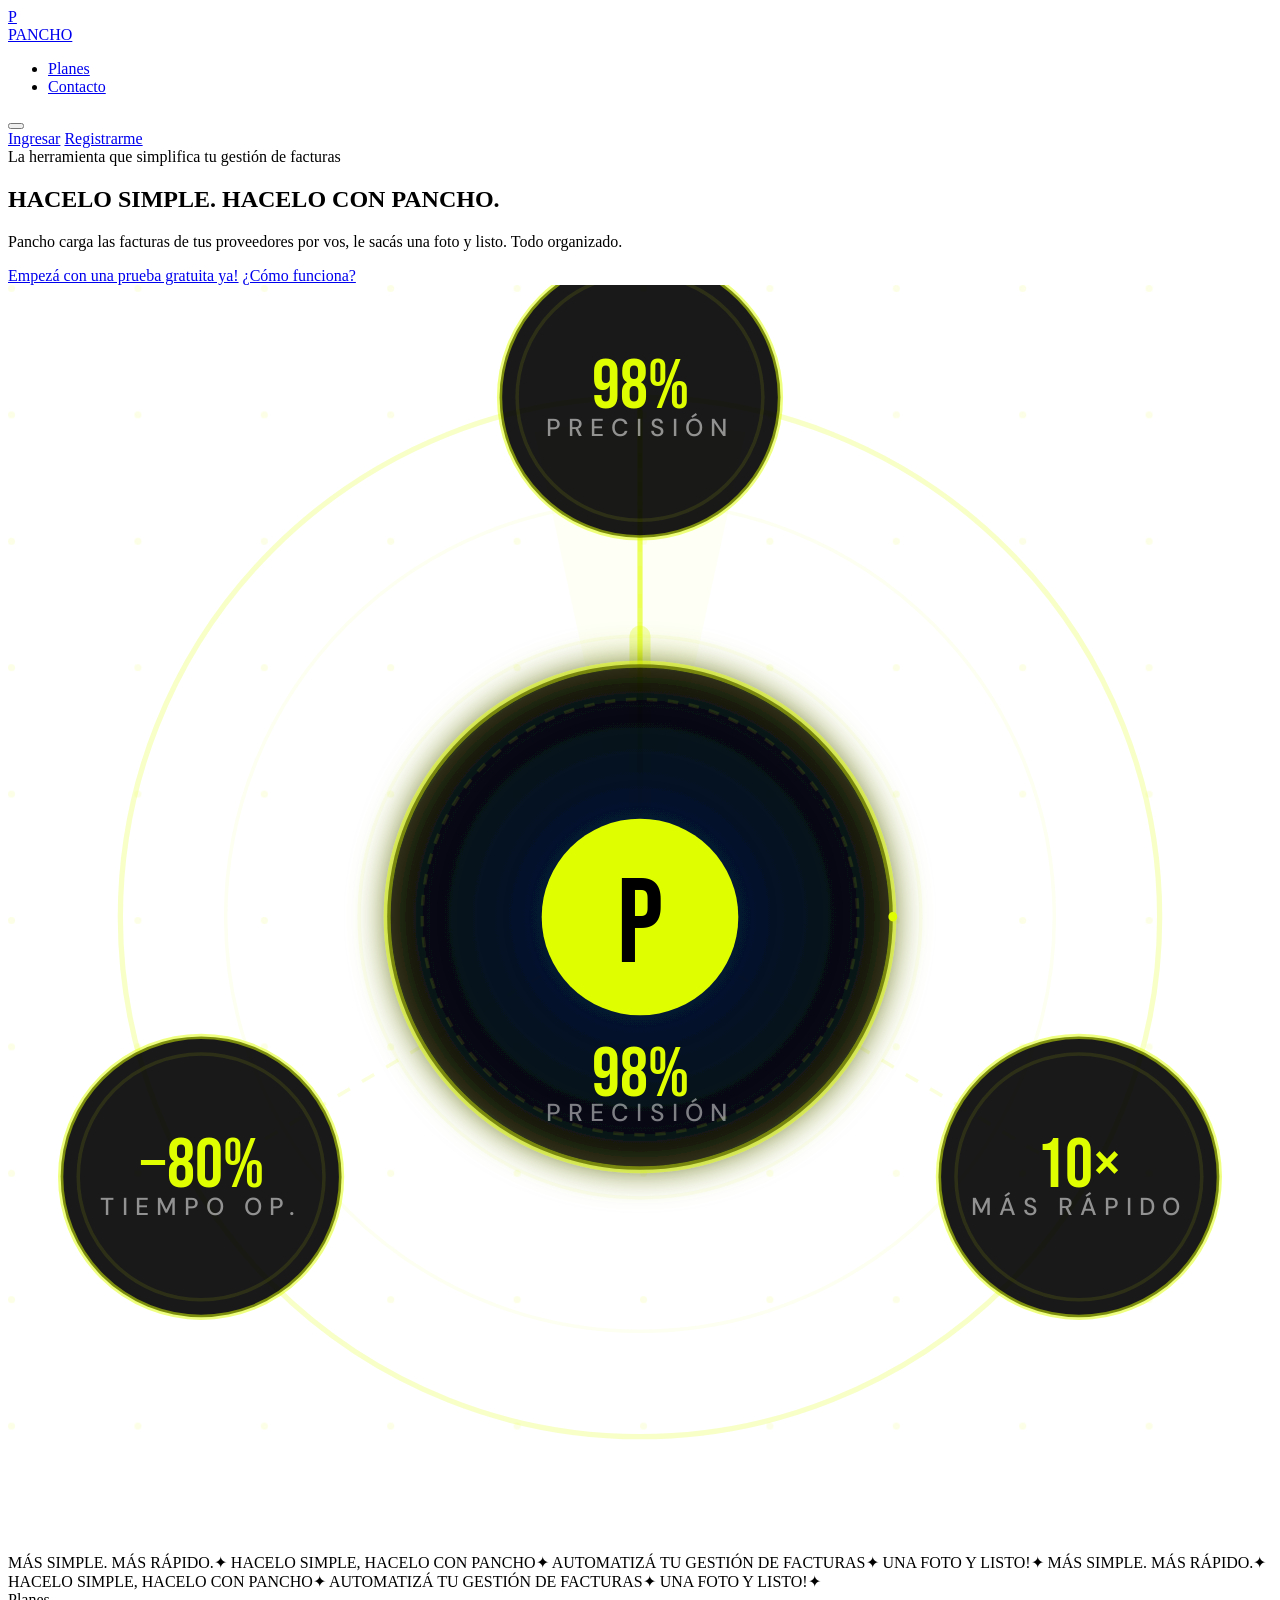
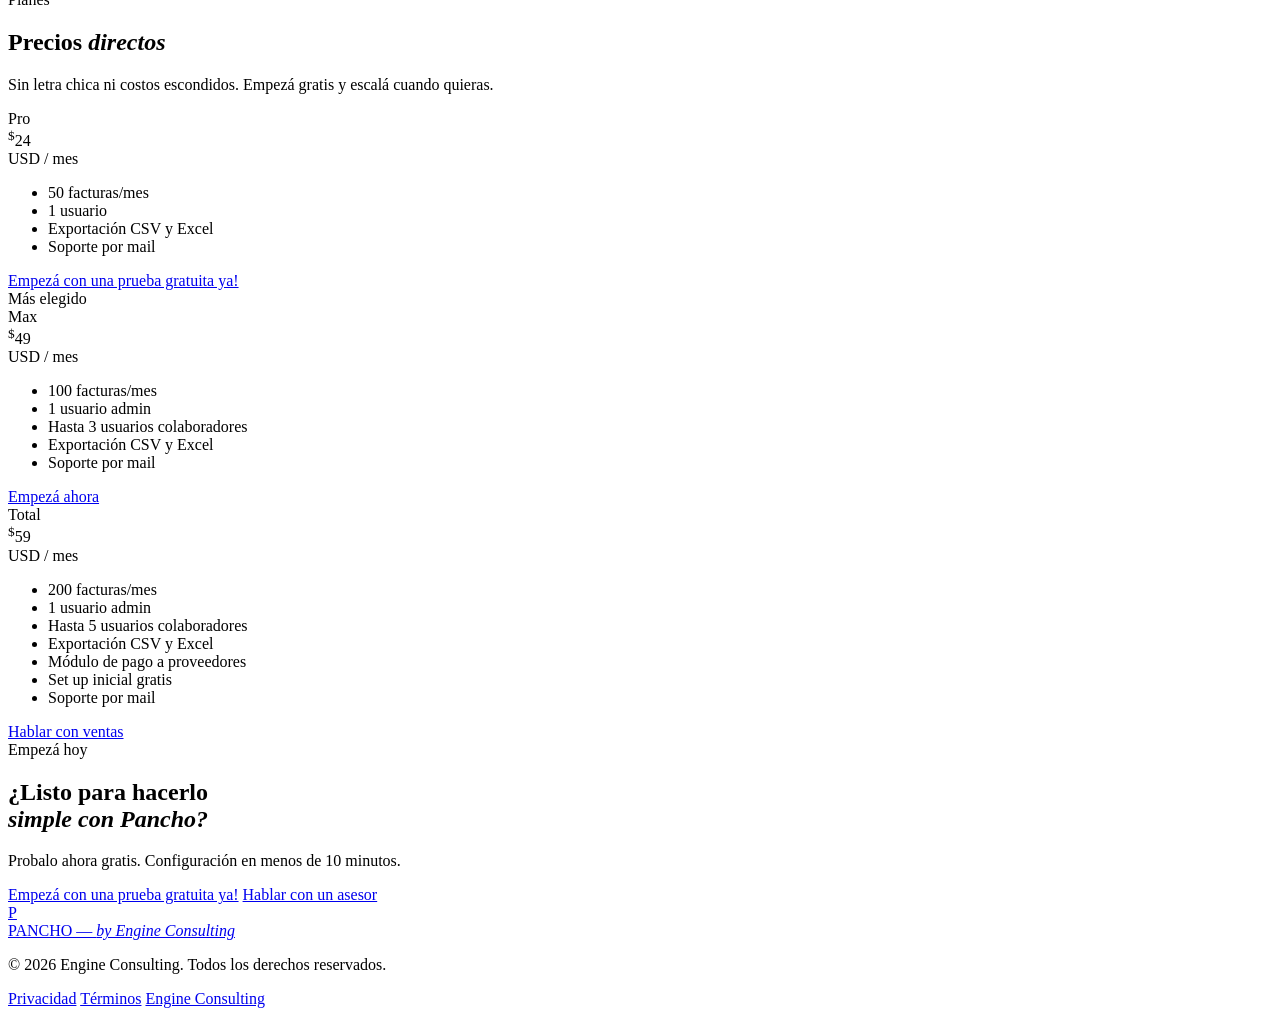
==== commit c1a5515a: "Add files via upload" ====
--- a/index.html
+++ b/index.html
@@ -3,668 +3,28 @@
 <head>
 <meta charset="UTF-8">
 <meta name="viewport" content="width=device-width, initial-scale=1.0">
-<meta name="description" content="Pancho — La plataforma que simplifica tu negocio. Hacelo simple. Hacelo con Pancho.">
-
-<!-- ✅ FIX: Open Graph / meta para redes sociales -->
-<meta property="og:title" content="Pancho — Hacelo Simple.">
-<meta property="og:description" content="La plataforma que simplifica tu negocio. Automatizá lo complejo, enfocate en lo que importa.">
-<meta property="og:image" content="https://pancho-landing.vercel.app/og-image.png">
-<meta property="og:url" content="https://pancho-landing.vercel.app">
-<meta property="og:type" content="website">
-<meta name="twitter:card" content="summary_large_image">
-<meta name="twitter:title" content="Pancho — Hacelo Simple.">
-<meta name="twitter:description" content="La plataforma que simplifica tu negocio.">
-
-<!-- ✅ FIX: Favicon (emoji fallback mientras no haya archivo real) -->
+<meta name="description" content="Pancho — La herramienta que simplifica tu gestión de facturas.">
+<meta property="og:title"       content="Pancho — Hacelo Simple.">
+<meta property="og:description" content="Cargá las facturas de tus proveedores con una foto. Todo organizado.">
+<meta property="og:image"       content="https://pancho-landing.vercel.app/og-image.png">
+<meta property="og:url"         content="https://pancho-landing.vercel.app">
+<meta property="og:type"        content="website">
+<meta name="twitter:card"        content="summary_large_image">
+<meta name="twitter:title"       content="Pancho — Hacelo Simple.">
+<meta name="twitter:description" content="La plataforma que simplifica tu gestión de facturas.">
 <link rel="icon" href="data:image/svg+xml,<svg xmlns='http://www.w3.org/2000/svg' viewBox='0 0 100 100'><circle cx='50' cy='50' r='50' fill='%23DFFF00'/><text y='.9em' font-size='70' x='50%' dominant-baseline='middle' text-anchor='middle' font-family='sans-serif' font-weight='bold'>P</text></svg>">
-
 <title>Pancho — Hacelo Simple.</title>
 <link rel="preconnect" href="https://fonts.googleapis.com">
 <link rel="preconnect" href="https://fonts.gstatic.com" crossorigin>
 <link href="https://fonts.googleapis.com/css2?family=Bebas+Neue&family=DM+Sans:wght@300;400;500;700&display=swap" rel="stylesheet">
-
-<style>
-*, *::before, *::after { margin: 0; padding: 0; box-sizing: border-box; }
-
-:root {
-  --lima: #DFFF00;
-  --negro: #000000;
-  --azul: #00204A;
-  --papel: #F5F5F5;
-  --lima-dim: rgba(223,255,0,0.18);
-  --lima-border: rgba(223,255,0,0.35);
-  --lima-border-hover: rgba(223,255,0,0.7);
-}
-
-html { scroll-behavior: smooth; }
-
-body {
-  background: var(--negro);
-  color: var(--papel);
-  font-family: 'DM Sans', sans-serif;
-  font-weight: 300;
-  line-height: 1.6;
-  overflow-x: hidden;
-}
-
-/* ── NAV ── */
-nav {
-  padding: 1.2rem 5%;
-  display: flex;
-  justify-content: space-between;
-  align-items: center;
-  border-bottom: 1px solid rgba(223,255,0,0.15);
-  background: rgba(0,0,0,0.96);
-  position: sticky;
-  top: 0;
-  z-index: 100;
-  backdrop-filter: blur(10px);
-}
-
-.nav-logo { display: flex; align-items: center; gap: 12px; text-decoration: none; }
-
-.logo-mark {
-  width: 36px; height: 36px;
-  background: var(--lima);
-  border-radius: 50%;
-  display: flex; align-items: center; justify-content: center;
-  flex-shrink: 0;
-  transition: transform .3s;
-}
-
-.logo-mark:hover { transform: scale(1.1); }
-
-.logo-mark span {
-  font-family: 'Bebas Neue', sans-serif;
-  font-size: 22px;
-  color: var(--negro);
-  line-height: 1;
-  user-select: none;
-}
-
-.logo-text {
-  font-family: 'Bebas Neue', sans-serif;
-  font-size: 22px;
-  letter-spacing: 3px;
-  color: var(--papel);
-  line-height: 1;
-}
-
-/* ✅ FIX: logo-text small eliminado del HTML, ya no necesita display:none */
-
-nav ul { list-style: none; display: flex; gap: 2.5rem; }
-
-nav ul a {
-  color: rgba(245,245,245,0.55);
-  text-decoration: none;
-  font-size: 11px;
-  letter-spacing: 2px;
-  text-transform: uppercase;
-  font-weight: 500;
-  transition: color .25s;
-}
-
-nav ul a:hover { color: var(--lima); }
-
-.btn-nav {
-  background: var(--lima);
-  border: none;
-  color: var(--negro);
-  padding: .55rem 1.6rem;
-  font-family: 'DM Sans', sans-serif;
-  font-size: 11px;
-  font-weight: 700;
-  letter-spacing: 2px;
-  text-transform: uppercase;
-  cursor: pointer;
-  border-radius: 2px;
-  transition: all .25s;
-  text-decoration: none;
-  display: inline-block;
-}
-
-.btn-nav:hover { background: #fff; transform: translateY(-1px); }
-
-.nav-toggle { display: none; flex-direction: column; gap: 5px; background: none; border: none; cursor: pointer; padding: 4px; }
-.nav-toggle span { display: block; width: 24px; height: 2px; background: var(--lima); transition: all .3s; }
-
-/* ── HERO ── */
-.hero {
-  min-height: 90vh;
-  display: flex;
-  align-items: center;
-  padding: 6rem 5%;
-  position: relative;
-  overflow: hidden;
-}
-
-.hero::before {
-  content: '';
-  position: absolute;
-  inset: 0;
-  background: repeating-linear-gradient(
-    0deg,
-    transparent,
-    transparent 3px,
-    rgba(223,255,0,0.013) 3px,
-    rgba(223,255,0,0.013) 4px
-  );
-  pointer-events: none;
-  z-index: 0;
-}
-
-.hero-grid {
-  position: absolute;
-  inset: 0;
-  background-image:
-    linear-gradient(rgba(223,255,0,0.05) 1px, transparent 1px),
-    linear-gradient(90deg, rgba(223,255,0,0.05) 1px, transparent 1px);
-  background-size: 56px 56px;
-  opacity: 0.6;
-}
-
-.hero-glow {
-  position: absolute;
-  top: -120px;
-  right: -80px;
-  width: 500px;
-  height: 500px;
-  background: radial-gradient(circle, rgba(223,255,0,0.12) 0%, transparent 65%);
-  pointer-events: none;
-}
-
-.hero-content { position: relative; max-width: 680px; z-index: 1; }
-
-.tag {
-  font-size: 13px;
-  letter-spacing: 4px;
-  text-transform: uppercase;
-  color: var(--lima);
-  margin-bottom: 1.5rem;
-  display: flex;
-  align-items: center;
-  gap: 12px;
-  font-weight: 500;
-}
-
-.tag::before {
-  content: '';
-  display: block;
-  width: 28px;
-  height: 2px;
-  background: var(--lima);
-  flex-shrink: 0;
-}
-
-h1 {
-  font-family: 'Bebas Neue', sans-serif;
-  font-size: clamp(72px, 9.5vw, 136px);
-  font-weight: 400;
-  line-height: 0.93;
-  color: var(--papel);
-  margin-bottom: 1.8rem;
-  letter-spacing: 2px;
-}
-
-h1 .accent {
-  color: var(--lima);
-  display: block;
-  -webkit-text-stroke: 0px;
-}
-
-h1 .outline {
-  -webkit-text-stroke: 2px var(--lima);
-  color: transparent;
-  display: block;
-}
-
-.hero-sub {
-  font-size: 20px;
-  color: rgba(245,245,245,0.6);
-  max-width: 520px;
-  margin-bottom: 2.5rem;
-  line-height: 1.75;
-  font-weight: 300;
-}
-
-.btn-group { display: flex; gap: 1rem; flex-wrap: wrap; align-items: center; }
-
-.btn-primary {
-  background: var(--lima);
-  color: var(--negro);
-  padding: 1rem 2.5rem;
-  font-family: 'DM Sans', sans-serif;
-  font-size: 11px;
-  letter-spacing: 2px;
-  text-transform: uppercase;
-  font-weight: 700;
-  cursor: pointer;
-  border: 2px solid var(--lima);
-  border-radius: 2px;
-  transition: all .25s;
-  text-decoration: none;
-  display: inline-block;
-  position: relative;
-  overflow: hidden;
-}
-
-.btn-primary::after {
-  content: '';
-  position: absolute;
-  inset: 0;
-  background: rgba(0,0,0,0.12);
-  transform: scaleX(0);
-  transform-origin: left;
-  transition: transform .25s;
-}
-
-.btn-primary:hover::after { transform: scaleX(1); }
-.btn-primary:hover { transform: translateY(-2px); box-shadow: 0 8px 24px rgba(223,255,0,0.3); }
-
-.btn-ghost {
-  background: transparent;
-  border: 2px solid rgba(223,255,0,0.3);
-  color: var(--papel);
-  padding: 1rem 2.5rem;
-  font-family: 'DM Sans', sans-serif;
-  font-size: 11px;
-  letter-spacing: 2px;
-  text-transform: uppercase;
-  font-weight: 500;
-  cursor: pointer;
-  border-radius: 2px;
-  transition: all .25s;
-  text-decoration: none;
-  display: inline-block;
-}
-
-.btn-ghost:hover { border-color: var(--lima); color: var(--lima); transform: translateY(-2px); }
-
-/* ── KPI ORBITAL ── */
-.kpi-orbital {
-  position: absolute;
-  right: 3%;
-  top: 50%;
-  transform: translateY(-50%);
-  width: 480px;
-  height: 480px;
-  z-index: 1;
-}
-
-.kpi-orbital svg { width: 100%; height: 100%; overflow: visible; }
-
-@keyframes pulse-ring {
-  0%, 100% { opacity: 0.4; }
-  50%       { opacity: 0.9; }
-}
-
-.pulse-ring { animation: pulse-ring 3s ease-in-out infinite; }
-
-@keyframes orbit-cw  { from { transform: rotate(0deg); }   to { transform: rotate(360deg); } }
-@keyframes orbit-ccw { from { transform: rotate(0deg); }   to { transform: rotate(-360deg); } }
-
-/* ✅ FIX: animation-delay escalonado para que las burbujas se distribuyan visualmente */
-.bubble-group-1 { animation: orbit-cw 14s linear infinite;         transform-origin: 180px 180px; }
-.bubble-group-2 { animation: orbit-cw 14s linear infinite -4.67s;  transform-origin: 180px 180px; }
-.bubble-group-3 { animation: orbit-cw 14s linear infinite -9.33s;  transform-origin: 180px 180px; }
-
-.bubble-inner-1 { animation: orbit-ccw 14s linear infinite;         }
-.bubble-inner-2 { animation: orbit-ccw 14s linear infinite -4.67s;  }
-.bubble-inner-3 { animation: orbit-ccw 14s linear infinite -9.33s;  }
-
-@keyframes arc-fill {
-  0%   { stroke-dasharray:   0 452; stroke-dashoffset: -113; }
-  33%  { stroke-dasharray: 150 452; stroke-dashoffset: -113; }
-  34%  { stroke-dasharray:   0 452; stroke-dashoffset: -113; }
-  66%  { stroke-dasharray: 150 452; stroke-dashoffset: -113; }
-  67%  { stroke-dasharray:   0 452; stroke-dashoffset: -113; }
-  100% { stroke-dasharray: 150 452; stroke-dashoffset: -113; }
-}
-
-#kpi-arc {
-  animation: arc-fill 9s ease-in-out infinite;
-  transform: rotate(-90deg);
-  transform-origin: 180px 180px;
-}
-
-/* ✅ FIX: @keyframes kpi-pop correctamente declarado */
-@keyframes kpi-pop {
-  0%   { opacity: 0; transform: scale(.8); }
-  60%  { transform: scale(1.04); }
-  100% { opacity: 1; transform: scale(1); }
-}
-
-.kpi-pop { animation: kpi-pop .4s ease forwards; }
-
-@keyframes radar-sweep {
-  from { transform: rotate(0deg); }
-  to   { transform: rotate(360deg); }
-}
-
-.radar-sweep {
-  transform-origin: 180px 180px;
-  animation: radar-sweep 4s linear infinite;
-}
-
-/* ── SECCIONES ── */
-section { padding: 7rem 5%; }
-
-h2 {
-  font-family: 'Bebas Neue', sans-serif;
-  font-size: clamp(36px, 4vw, 58px);
-  font-weight: 400;
-  color: var(--papel);
-  line-height: 1;
-  letter-spacing: 2px;
-  margin-bottom: 1rem;
-}
-
-h2 em { font-style: normal; color: var(--lima); }
-
-.section-lead {
-  font-size: 16px;
-  color: rgba(245,245,245,0.55);
-  max-width: 520px;
-  margin-bottom: 3.5rem;
-  line-height: 1.8;
-  font-weight: 300;
-}
-
-/* ── PRICING ── */
-.pricing { text-align: center; }
-.pricing .tag { justify-content: center; }
-.pricing .section-lead { margin-left: auto; margin-right: auto; }
-
-.pricing-grid {
-  display: grid;
-  grid-template-columns: repeat(3, 1fr);
-  gap: 1.5rem;
-  margin-top: 3.5rem;
-  max-width: 940px;
-  margin-left: auto;
-  margin-right: auto;
-}
-
-.plan {
-  border: 2px solid rgba(223,255,0,0.12);
-  padding: 2.5rem 2rem;
-  position: relative;
-  transition: border-color .3s, transform .3s;
-  text-align: left;
-  border-radius: 4px;
-}
-
-.plan:hover { border-color: rgba(223,255,0,0.5); transform: translateY(-4px); }
-.plan.featured { border-color: var(--lima); background: rgba(223,255,0,0.04); }
-
-.plan-badge {
-  position: absolute;
-  top: -1px;
-  left: 50%;
-  transform: translateX(-50%);
-  background: var(--lima);
-  color: var(--negro);
-  font-size: 9px;
-  letter-spacing: 2px;
-  text-transform: uppercase;
-  font-weight: 700;
-  padding: .3rem 1.2rem;
-  white-space: nowrap;
-  border-radius: 0 0 4px 4px;
-  font-family: 'DM Sans', sans-serif;
-}
-
-.plan-name {
-  font-family: 'Bebas Neue', sans-serif;
-  font-size: 18px;
-  letter-spacing: 3px;
-  color: rgba(245,245,245,0.45);
-  margin-bottom: 1rem;
-}
-
-.plan-price {
-  font-family: 'Bebas Neue', sans-serif;
-  font-size: 62px;
-  font-weight: 400;
-  color: var(--papel);
-  line-height: 1;
-  letter-spacing: 1px;
-}
-
-.plan-price sup {
-  font-size: 22px;
-  color: var(--lima);
-  vertical-align: top;
-  margin-top: 10px;
-  display: inline-block;
-}
-
-.plan-period {
-  font-size: 11px;
-  color: rgba(245,245,245,0.4);
-  letter-spacing: 2px;
-  text-transform: uppercase;
-  margin: .5rem 0 1.5rem;
-  font-weight: 500;
-}
-
-.plan-features { list-style: none; margin-bottom: 2rem; }
-
-.plan-features li {
-  font-size: 13px;
-  color: rgba(245,245,245,0.6);
-  padding: .5rem 0;
-  border-bottom: 1px solid rgba(223,255,0,0.08);
-  display: flex;
-  align-items: center;
-  gap: .6rem;
-  font-weight: 400;
-}
-
-.plan-features li::before { content: '→'; color: var(--lima); font-size: 11px; flex-shrink: 0; }
-
-/* ✅ FIX: btn-plan ahora es <a>, pero mantenemos estilos compatibles */
-.btn-plan {
-  display: block;
-  width: 100%;
-  padding: .9rem;
-  font-family: 'DM Sans', sans-serif;
-  font-size: 11px;
-  letter-spacing: 2px;
-  text-transform: uppercase;
-  cursor: pointer;
-  transition: all .25s;
-  font-weight: 700;
-  border-radius: 2px;
-  text-align: center;
-  text-decoration: none;
-}
-
-.btn-plan-outline {
-  background: transparent;
-  border: 2px solid rgba(223,255,0,0.2);
-  color: rgba(245,245,245,0.5);
-}
-
-.btn-plan-outline:hover { border-color: var(--lima); color: var(--lima); }
-
-.btn-plan-lima {
-  background: var(--lima);
-  border: 2px solid var(--lima);
-  color: var(--negro);
-}
-
-.btn-plan-lima:hover { background: #fff; border-color: #fff; transform: translateY(-1px); }
-
-/* ── CTA ── */
-.cta-section {
-  background: var(--azul);
-  border-top: 2px solid rgba(223,255,0,0.2);
-  border-bottom: 2px solid rgba(223,255,0,0.2);
-  padding: 7rem 5%;
-  text-align: center;
-  position: relative;
-  overflow: hidden;
-}
-
-.cta-section::before {
-  content: 'P';
-  position: absolute;
-  font-family: 'Bebas Neue', sans-serif;
-  font-size: 520px;
-  color: rgba(223,255,0,0.04);
-  left: 50%;
-  top: 50%;
-  transform: translate(-50%, -50%);
-  line-height: 1;
-  pointer-events: none;
-  user-select: none;
-}
-
-.cta-section .tag { justify-content: center; position: relative; z-index: 1; }
-.cta-section h2 { position: relative; z-index: 1; }
-.cta-section .section-lead { margin: 1rem auto 2.5rem; position: relative; z-index: 1; }
-.cta-section .btn-group { justify-content: center; position: relative; z-index: 1; }
-
-.divider { width: 2px; height: 56px; background: rgba(223,255,0,0.25); margin: 0 auto 3rem; }
-
-/* ── FOOTER ── */
-footer {
-  padding: 2.5rem 5%;
-  background: var(--negro);
-  border-top: 1px solid rgba(223,255,0,0.12);
-  display: flex;
-  justify-content: space-between;
-  align-items: center;
-  flex-wrap: wrap;
-  gap: 1rem;
-}
-
-.footer-brand {
-  font-family: 'Bebas Neue', sans-serif;
-  font-size: 16px;
-  letter-spacing: 3px;
-  color: rgba(245,245,245,0.4);
-  text-decoration: none;
-  display: flex;
-  align-items: center;
-  gap: 8px;
-}
-
-.footer-brand .logo-mark-sm {
-  width: 22px; height: 22px;
-  background: var(--lima);
-  border-radius: 50%;
-  display: flex; align-items: center; justify-content: center;
-}
-
-.footer-brand .logo-mark-sm span {
-  font-family: 'Bebas Neue', sans-serif;
-  font-size: 14px;
-  color: var(--negro);
-  line-height: 1;
-}
-
-.footer-brand em { color: var(--lima); font-style: normal; }
-
-.footer-copy {
-  font-size: 11px;
-  color: rgba(245,245,245,0.3);
-  letter-spacing: 1px;
-  font-weight: 400;
-}
-
-.footer-links { display: flex; gap: 2rem; }
-
-.footer-links a {
-  color: rgba(245,245,245,0.35);
-  text-decoration: none;
-  font-size: 11px;
-  letter-spacing: 2px;
-  text-transform: uppercase;
-  font-weight: 500;
-  transition: color .25s;
-}
-
-.footer-links a:hover { color: var(--lima); }
-
-/* ── RESPONSIVE ── */
-@media (max-width: 900px) {
-  nav ul { display: none; }
-
-  nav ul.open {
-    display: flex;
-    flex-direction: column;
-    position: absolute;
-    top: 100%;
-    left: 0;
-    right: 0;
-    background: rgba(0,0,0,0.98);
-    padding: 1.5rem 5%;
-    border-bottom: 1px solid rgba(223,255,0,0.15);
-    gap: 1.5rem;
-  }
-
-  .nav-toggle { display: flex; }
-  .btn-nav { display: none; }
-  .pricing-grid { grid-template-columns: 1fr; max-width: 420px; }
-  .kpi-orbital { display: none; }
-  footer { flex-direction: column; text-align: center; }
-  .footer-links { justify-content: center; }
-}
-
-/* ── FADE ENTRANCE ── */
-.fade-up {
-  opacity: 0;
-  transform: translateY(28px);
-  transition: opacity .6s ease, transform .6s ease;
-}
-
-.fade-up.visible {
-  opacity: 1;
-  transform: translateY(0);
-}
-
-/* ── TICKER STRIP ── */
-.ticker {
-  background: var(--lima);
-  color: var(--negro);
-  padding: .55rem 0;
-  overflow: hidden;
-  white-space: nowrap;
-}
-
-.ticker-track {
-  display: inline-flex;
-  gap: 0;
-  animation: ticker-scroll 22s linear infinite;
-}
-
-.ticker-item {
-  font-family: 'Bebas Neue', sans-serif;
-  font-size: 15px;
-  letter-spacing: 3px;
-  padding: 0 2.5rem;
-}
-
-.ticker-sep {
-  font-size: 15px;
-  opacity: 0.4;
-}
-
-@keyframes ticker-scroll {
-  from { transform: translateX(0); }
-  to   { transform: translateX(-50%); }
-}
-</style>
+<link rel="stylesheet" href="css/main.css">
+<link rel="stylesheet" href="css/landing.css">
 </head>
 <body>
 
-<!-- NAV -->
 <nav>
   <a href="#" class="nav-logo">
     <div class="logo-mark"><span>P</span></div>
-    <!-- ✅ FIX: <small> con display:none eliminado -->
     <div class="logo-text">PANCHO</div>
   </a>
   <ul id="nav-menu">
@@ -674,16 +34,17 @@
   <button class="nav-toggle" id="nav-toggle" aria-label="Abrir menú">
     <span></span><span></span><span></span>
   </button>
-  <a href="#planes" class="btn-nav">Empezar ahora</a>
+  <div class="nav-auth">
+    <a href="login.html" class="btn-nav-ghost">Ingresar</a>
+    <a href="register.html" class="btn-nav">Registrarme</a>
+  </div>
 </nav>
 
-<!-- HERO -->
 <section class="hero">
   <div class="hero-grid"></div>
   <div class="hero-glow"></div>
-
   <div class="hero-content">
-    <div class="tag">La herramienta que simplifica tu negocio</div>
+    <div class="tag">La herramienta que simplifica tu gestión de facturas</div>
     <h1>
       HACELO
       <span class="accent">SIMPLE.</span>
@@ -691,52 +52,43 @@
       PANCHO.
     </h1>
     <p class="hero-sub">
-      Pancho automatiza lo complejo para que vos te enfoques en lo que importa. Menos fricción, más resultados. Simple así.
+      Pancho carga las facturas de tus proveedores por vos, le sacás una foto y listo. Todo organizado.
     </p>
     <div class="btn-group">
-      <a href="#planes" class="btn-primary">Probalo gratis 14 días</a>
+      <a href="register.html" class="btn-primary">Empezá con una prueba gratuita ya!</a>
       <a href="#contacto" class="btn-ghost">¿Cómo funciona?</a>
     </div>
   </div>
 
-  <!-- KPI ORBITAL — radar lima -->
-  <!-- ✅ FIX: role="img" agregado para accesibilidad -->
-  <div class="kpi-orbital" role="img" aria-label="Métricas clave: 98% precisión, 10× más rápido, −80% tiempo operativo">
-    <svg viewBox="0 0 360 360" fill="none" xmlns="http://www.w3.org/2000/svg" id="kpi-svg">
+  <div class="kpi-orbital" role="img" aria-label="Métricas: 98% precisión, 10× más rápido, −80% tiempo operativo">
+    <svg viewBox="0 0 360 360" fill="none" xmlns="http://www.w3.org/2000/svg">
       <defs>
         <pattern id="dot-grid" width="36" height="36" patternUnits="userSpaceOnUse">
           <circle cx="1" cy="1" r="1" fill="rgba(223,255,0,0.1)"/>
         </pattern>
         <radialGradient id="center-grad" cx="50%" cy="50%" r="50%">
-          <stop offset="0%" stop-color="#00204A" stop-opacity="0.95"/>
-          <stop offset="100%" stop-color="#000" stop-opacity="0.8"/>
+          <stop offset="0%"   stop-color="#00204A" stop-opacity="0.95"/>
+          <stop offset="100%" stop-color="#000"    stop-opacity="0.8"/>
         </radialGradient>
         <filter id="lima-glow">
           <feGaussianBlur stdDeviation="5" result="blur"/>
           <feMerge><feMergeNode in="blur"/><feMergeNode in="SourceGraphic"/></feMerge>
         </filter>
       </defs>
-
       <rect width="360" height="360" fill="url(#dot-grid)"/>
-
       <circle cx="180" cy="180" r="80"  stroke="rgba(223,255,0,0.06)" stroke-width="1" fill="none"/>
       <circle cx="180" cy="180" r="118" stroke="rgba(223,255,0,0.06)" stroke-width="1" fill="none"/>
       <circle class="pulse-ring" cx="180" cy="180" r="148" stroke="rgba(223,255,0,0.22)" stroke-width="1.5" fill="none"/>
-
       <g class="radar-sweep">
         <line x1="180" y1="180" x2="180" y2="32"  stroke="rgba(223,255,0,0.6)" stroke-width="1.5" stroke-linecap="round"/>
         <line x1="180" y1="180" x2="180" y2="100" stroke="rgba(223,255,0,0.3)" stroke-width="6"   stroke-linecap="round"/>
         <path d="M 180 180 L 150 42 A 148 148 0 0 1 210 42 Z" fill="rgba(223,255,0,0.04)"/>
       </g>
-
       <g opacity="0.35">
-        <line x1="180" y1="180" x2="180" y2="32"   stroke="rgba(223,255,0,0.4)" stroke-width="1" stroke-dasharray="4 4"/>
-        <line x1="180" y1="180" x2="305" y2="254"  stroke="rgba(223,255,0,0.4)" stroke-width="1" stroke-dasharray="4 4"/>
-        <line x1="180" y1="180" x2="55"  y2="254"  stroke="rgba(223,255,0,0.4)" stroke-width="1" stroke-dasharray="4 4"/>
-      </g>
-
-      <!-- ✅ FIX: cada burbuja tiene su propia clase con animation-delay escalonado -->
-      <!-- Burbuja 1: arriba (delay 0) -->
+        <line x1="180" y1="180" x2="180" y2="32"  stroke="rgba(223,255,0,0.4)" stroke-width="1" stroke-dasharray="4 4"/>
+        <line x1="180" y1="180" x2="305" y2="254" stroke="rgba(223,255,0,0.4)" stroke-width="1" stroke-dasharray="4 4"/>
+        <line x1="180" y1="180" x2="55"  y2="254" stroke="rgba(223,255,0,0.4)" stroke-width="1" stroke-dasharray="4 4"/>
+      </g>
       <g class="bubble-group-1">
         <g class="bubble-inner-1" style="transform-origin:180px 32px">
           <circle cx="180" cy="32" r="40" fill="rgba(0,0,0,0.9)" stroke="rgba(223,255,0,0.5)" stroke-width="1.5"/>
@@ -745,8 +97,6 @@
           <text x="180" y="43" font-family="DM Sans, sans-serif" font-size="7" font-weight="500" fill="rgba(245,245,245,0.55)" text-anchor="middle" letter-spacing="2">PRECISIÓN</text>
         </g>
       </g>
-
-      <!-- Burbuja 2: abajo-derecha (delay -4.67s) -->
       <g class="bubble-group-2">
         <g class="bubble-inner-2" style="transform-origin:305px 254px">
           <circle cx="305" cy="254" r="40" fill="rgba(0,0,0,0.9)" stroke="rgba(223,255,0,0.5)" stroke-width="1.5"/>
@@ -755,8 +105,6 @@
           <text x="305" y="265" font-family="DM Sans, sans-serif" font-size="7" font-weight="500" fill="rgba(245,245,245,0.55)" text-anchor="middle" letter-spacing="2">MÁS RÁPIDO</text>
         </g>
       </g>
-
-      <!-- Burbuja 3: abajo-izquierda (delay -9.33s) -->
       <g class="bubble-group-3">
         <g class="bubble-inner-3" style="transform-origin:55px 254px">
           <circle cx="55" cy="254" r="40" fill="rgba(0,0,0,0.9)" stroke="rgba(223,255,0,0.5)" stroke-width="1.5"/>
@@ -765,47 +113,38 @@
           <text x="55" y="265" font-family="DM Sans, sans-serif" font-size="7" font-weight="500" fill="rgba(245,245,245,0.55)" text-anchor="middle" letter-spacing="2">TIEMPO OP.</text>
         </g>
       </g>
-
       <circle cx="180" cy="180" r="72" fill="url(#center-grad)" stroke="rgba(223,255,0,0.45)" stroke-width="2" filter="url(#lima-glow)"/>
       <circle cx="180" cy="180" r="62" fill="none" stroke="rgba(223,255,0,0.1)" stroke-width="1" stroke-dasharray="3 3"/>
-
       <circle cx="180" cy="180" r="28" fill="#DFFF00"/>
       <text x="180" y="181" font-family="Bebas Neue, sans-serif" font-size="34" fill="#000000" text-anchor="middle" dominant-baseline="middle">P</text>
-
       <g id="kpi-center">
-        <text id="kpi-num"   x="180" y="228" font-family="Bebas Neue, sans-serif" font-size="28" fill="#DFFF00" text-anchor="middle" dominant-baseline="middle">98%</text>
-        <text id="kpi-label" x="180" y="246" font-family="DM Sans, sans-serif" font-size="8" font-weight="500" fill="rgba(245,245,245,0.5)" text-anchor="middle" letter-spacing="2">PRECISIÓN</text>
-      </g>
-
+        <text id="kpi-num"   x="180" y="224" font-family="Bebas Neue, sans-serif" font-size="20" fill="#DFFF00" text-anchor="middle" dominant-baseline="middle">98%</text>
+        <text id="kpi-label" x="180" y="238" font-family="DM Sans, sans-serif" font-size="7" font-weight="500" fill="rgba(245,245,245,0.5)" text-anchor="middle" letter-spacing="2">PRECISIÓN</text>
+      </g>
       <circle id="kpi-arc" cx="180" cy="180" r="72"
         fill="none" stroke="#DFFF00" stroke-width="2.5" stroke-linecap="round"
-        stroke-dasharray="0 452" stroke-dashoffset="-113"/>
+        stroke-dasharray="0 452" stroke-dashoffset="0"/>
     </svg>
   </div>
 </section>
 
-<!-- TICKER -->
 <div class="ticker" aria-hidden="true">
-  <div class="ticker-track" id="ticker-track">
-    <span class="ticker-item">HACELO SIMPLE</span><span class="ticker-sep">✦</span>
-    <span class="ticker-item">HACELO CON PANCHO</span><span class="ticker-sep">✦</span>
-    <span class="ticker-item">AUTOMATIZÁ TU NEGOCIO</span><span class="ticker-sep">✦</span>
-    <span class="ticker-item">ESTRATEGIA DE MARCA 2026</span><span class="ticker-sep">✦</span>
+  <div class="ticker-track">
     <span class="ticker-item">MÁS SIMPLE. MÁS RÁPIDO.</span><span class="ticker-sep">✦</span>
-    <span class="ticker-item">HACELO SIMPLE</span><span class="ticker-sep">✦</span>
-    <span class="ticker-item">HACELO CON PANCHO</span><span class="ticker-sep">✦</span>
-    <span class="ticker-item">AUTOMATIZÁ TU NEGOCIO</span><span class="ticker-sep">✦</span>
-    <span class="ticker-item">ESTRATEGIA DE MARCA 2026</span><span class="ticker-sep">✦</span>
+    <span class="ticker-item">HACELO SIMPLE, HACELO CON PANCHO</span><span class="ticker-sep">✦</span>
+    <span class="ticker-item">AUTOMATIZÁ TU GESTIÓN DE FACTURAS</span><span class="ticker-sep">✦</span>
+    <span class="ticker-item">UNA FOTO Y LISTO!</span><span class="ticker-sep">✦</span>
     <span class="ticker-item">MÁS SIMPLE. MÁS RÁPIDO.</span><span class="ticker-sep">✦</span>
+    <span class="ticker-item">HACELO SIMPLE, HACELO CON PANCHO</span><span class="ticker-sep">✦</span>
+    <span class="ticker-item">AUTOMATIZÁ TU GESTIÓN DE FACTURAS</span><span class="ticker-sep">✦</span>
+    <span class="ticker-item">UNA FOTO Y LISTO!</span><span class="ticker-sep">✦</span>
   </div>
 </div>
 
-<!-- PRICING -->
 <section id="planes" class="pricing">
   <div class="tag">Planes</div>
   <h2>Precios <em>directos</em></h2>
   <p class="section-lead">Sin letra chica ni costos escondidos. Empezá gratis y escalá cuando quieras.</p>
-
   <div class="pricing-grid">
 
     <div class="plan fade-up">
@@ -818,8 +157,7 @@
         <li>Exportación CSV y Excel</li>
         <li>Soporte por mail</li>
       </ul>
-      <!-- ✅ FIX: <button> sin acción reemplazado por <a> con destino real -->
-      <a href="#contacto" class="btn-plan btn-plan-outline">Empezar gratis</a>
+      <a href="register.html" class="btn-plan btn-plan-outline">Empezá con una prueba gratuita ya!</a>
     </div>
 
     <div class="plan featured fade-up" style="transition-delay:.12s">
@@ -834,7 +172,7 @@
         <li>Exportación CSV y Excel</li>
         <li>Soporte por mail</li>
       </ul>
-      <a href="#contacto" class="btn-plan btn-plan-lima">Empezar ahora</a>
+      <a href="register.html" class="btn-plan btn-plan-lima">Empezá ahora</a>
     </div>
 
     <div class="plan fade-up" style="transition-delay:.24s">
@@ -850,27 +188,23 @@
         <li>Set up inicial gratis</li>
         <li>Soporte por mail</li>
       </ul>
-      <!-- ✅ FIX: apunta a WhatsApp para "hablar con ventas" -->
-      <a href="https://wa.me/543364297328" class="btn-plan btn-plan-outline">Hablar con ventas</a>
+      <a href="https://wa.me/543364297328" target="_blank" rel="noopener noreferrer" class="btn-plan btn-plan-outline">Hablar con ventas</a>
     </div>
 
   </div>
 </section>
 
-<!-- CTA -->
 <section class="cta-section" id="contacto">
   <div class="divider"></div>
   <div class="tag">Empezá hoy</div>
   <h2>¿Listo para hacerlo<br><em>simple con Pancho?</em></h2>
-  <p class="section-lead">14 días gratis, sin tarjeta de crédito. Configuración en menos de 10 minutos.</p>
+  <p class="section-lead">Probalo ahora gratis. Configuración en menos de 10 minutos.</p>
   <div class="btn-group">
-    <a href="#planes" class="btn-primary">Crear cuenta gratuita</a>
-    <!-- ✅ FIX: código de país +54 (Argentina) agregado al número de WhatsApp -->
-    <a href="https://wa.me/543364297328" class="btn-ghost">Hablar con un asesor</a>
+    <a href="register.html" class="btn-primary">Empezá con una prueba gratuita ya!</a>
+    <a href="https://wa.me/543364297328" target="_blank" rel="noopener noreferrer" class="btn-ghost">Hablar con un asesor</a>
   </div>
 </section>
 
-<!-- FOOTER -->
 <footer>
   <a href="#" class="footer-brand">
     <div class="logo-mark-sm"><span>P</span></div>
@@ -880,54 +214,10 @@
   <nav class="footer-links" aria-label="Footer">
     <a href="#">Privacidad</a>
     <a href="#">Términos</a>
-    <a href="https://www.engineconsulting.com.ar">Engine Consulting</a>
+    <a href="https://www.engineconsulting.com.ar" target="_blank" rel="noopener noreferrer">Engine Consulting</a>
   </nav>
 </footer>
 
-<script>
-  // Nav mobile
-  const toggle = document.getElementById('nav-toggle');
-  const menu   = document.getElementById('nav-menu');
-  toggle.addEventListener('click', () => menu.classList.toggle('open'));
-  menu.querySelectorAll('a').forEach(a => a.addEventListener('click', () => menu.classList.remove('open')));
-
-  // Scroll fade-up
-  const observer = new IntersectionObserver((entries) => {
-    entries.forEach(e => { if (e.isIntersecting) e.target.classList.add('visible'); });
-  }, { threshold: 0.12 });
-  document.querySelectorAll('.fade-up').forEach(el => observer.observe(el));
-
-  // KPI orbital — ciclo de centro
-  const kpis = [
-    { num: '98%',  label: 'PRECISIÓN'   },
-    { num: '10×',  label: 'MÁS RÁPIDO'  },
-    { num: '−80%', label: 'TIEMPO OP.'  },
-  ];
-
-  let current   = 0;
-  const numEl   = document.getElementById('kpi-num');
-  const labelEl = document.getElementById('kpi-label');
-
-  function updateKPI(idx) {
-    const k = kpis[idx];
-    numEl.style.opacity = labelEl.style.opacity = '0';
-    numEl.style.transition = labelEl.style.transition = 'opacity .2s';
-    setTimeout(() => {
-      numEl.textContent   = k.num;
-      labelEl.textContent = k.label;
-      numEl.style.opacity = labelEl.style.opacity = '1';
-      // ✅ FIX: @keyframes kpi-pop ahora está declarado, este código funciona correctamente
-      numEl.classList.remove('kpi-pop');
-      void numEl.offsetWidth; // fuerza reflow para reiniciar animación
-      numEl.classList.add('kpi-pop');
-    }, 220);
-  }
-
-  setInterval(() => {
-    current = (current + 1) % kpis.length;
-    updateKPI(current);
-  }, 3000);
-</script>
-
+<script src="js/main.js"></script>
 </body>
 </html>
